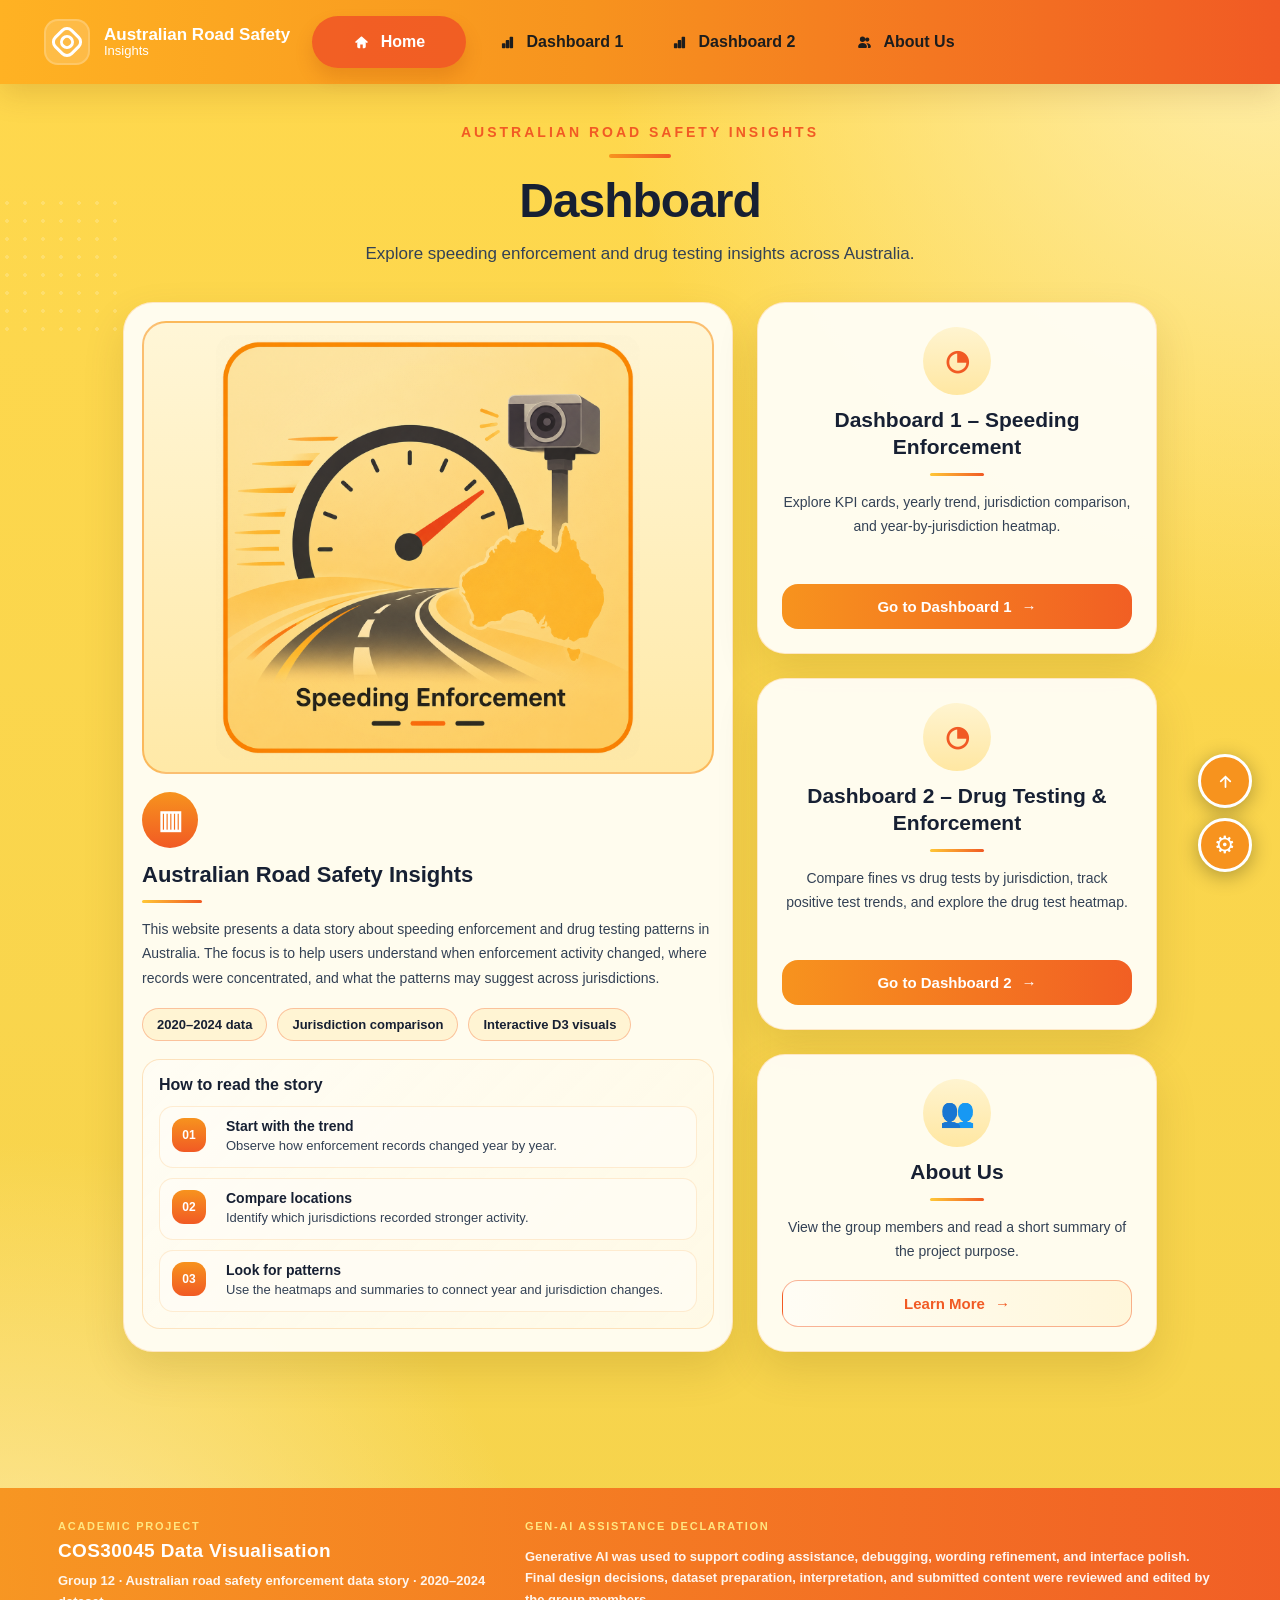
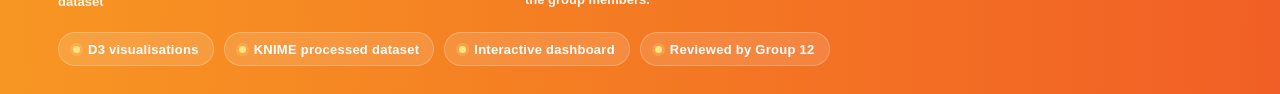
==== index.html @ 7534c3d4 "Small Update on Gen-AI footer wording" ====
<!DOCTYPE html>
<html lang="en">
<head>
  <meta charset="UTF-8">
  <meta name="viewport" content="width=device-width, initial-scale=1.0">
  <title>Australian Road Safety Insights</title>
  <link rel="stylesheet" href="css/style.css">
  <script src="https://d3js.org/d3.v7.min.js"></script>
</head>
<body>
  <header class="site-header">
    <nav class="nav-links" aria-label="Main navigation">
      <a href="home.html" class="site-brand" aria-label="Go to home page">
        <span class="brand-mark" aria-hidden="true"></span>
        <span class="brand-copy">
          <strong>Australian Road Safety</strong>
          <small>Insights</small>
        </span>
      </a>

      <div class="nav-menu">
        <a href="home.html">
          <span class="nav-icon nav-home-icon" aria-hidden="true"></span>
          <span class="nav-label">Home</span>
        </a>
        <a href="dashboard1.html">
          <span class="nav-icon nav-dashboard-icon" aria-hidden="true"></span>
          <span class="nav-label">Dashboard 1</span>
        </a>
        <a href="dashboard2.html">
          <span class="nav-icon nav-dashboard-icon" aria-hidden="true"></span>
          <span class="nav-label">Dashboard 2</span>
        </a>
        <a href="about_us.html">
          <span class="nav-icon nav-about-icon" aria-hidden="true"></span>
          <span class="nav-label">About Us</span>
        </a>
      </div>

      <div class="nav-spacer" aria-hidden="true"></div>
    </nav>
  </header>

  <!-- Single-page application placeholder.
       js/script.js fetches section.page from each HTML fragment and injects it here. -->
  <main>
    <section id="content-container"></section>
  </main>

  <footer class="bottom-site-footer academic-footer" aria-label="Website footer">
    <div class="footer-academic-main">
      <div class="footer-course-block">
        <span class="footer-kicker">Academic project</span>
        <strong>COS30045 Data Visualisation</strong>
        <p>Group 12 · Australian road safety enforcement data story · 2020–2024 dataset</p>
      </div>

      <div class="footer-declaration-block">
        <span class="footer-kicker">Gen-AI assistance declaration</span>
        <p>
          Generative AI was used to support coding assistance, debugging, wording refinement, and interface polish.
          Final design decisions, dataset preparation, interpretation, and submitted content were reviewed and edited by the group members.
        </p>
      </div>
    </div>

    <div class="footer-node-row academic-node-row" aria-label="Project details">
      <span class="footer-node">D3 visualisations</span>
      <span class="footer-node">KNIME processed dataset</span>
      <span class="footer-node">Interactive dashboard</span>
      <span class="footer-node">Reviewed by Group 12</span>
    </div>
  </footer>

<div class="floating-actions" aria-label="Quick navigation">
    <a href="home.html" class="float-action floating-home" aria-label="Back to homepage" data-tooltip="Back to homepage">
      <span class="float-icon" aria-hidden="true"></span>
    </a>
    <button type="button" class="float-action floating-top" aria-label="Back to top" data-tooltip="Back to top">
      <span class="float-icon" aria-hidden="true"></span>
    </button>
  </div>

  <!-- Load D3 utilities first, then shared data loader, then page renderers, then SPA router -->
  <script src="js/load_data.js"></script>
  <script src="js/dashboard1.js"></script>
  <script src="js/d1_tooltips.js"></script>
  <script src="js/d1_lineChart.js"></script>
  <script src="js/d1_lollipopChart.js"></script>
  <script src="js/d1_heatmap.js"></script>
  <script src="js/dashboard2.js"></script>
  <script src="js/d2_tooltips.js"></script>
  <script src="js/d2_groupedBar.js"></script>
  <script src="js/d2_areaChart.js"></script>
  <script src="js/d2_heatmap.js"></script>
  <script src="js/accessibility.js"></script>
  <script src="js/script.js?v=2 "></script>
</body>
</html>
---- css/style.css ----
/* ==========================================================
   Australian Road Safety Insights
   Clean stylesheet for the SPA, dashboard, and accessibility controls
   ========================================================== */

:root {
  --yellow: #FFD84D;
  --gold: #FFC736;
  --orange: #F7931E;
  --orange-deep: #F15A24;
  --cream: #FFFDF5;
  --cream-soft: #FFF3D1;
  --ink: #172033;
  --text: #334155;
  --muted: #64748B;
  --shadow: 0 18px 42px rgba(102, 69, 0, 0.14);
  --shadow-soft: 0 10px 24px rgba(102, 69, 0, 0.10);
  --radius-lg: 28px;
  --radius-md: 18px;
}

* {
  box-sizing: border-box;
}

html {
  scroll-behavior: smooth;
}

body {
  margin: 0;
  min-height: 100vh;
  font-family: Arial, Helvetica, sans-serif;
  color: var(--ink);
  background:
    radial-gradient(circle at top right, rgba(255, 243, 189, 0.85), rgba(255, 216, 77, 0) 32%),
    radial-gradient(circle at bottom left, rgba(255, 235, 170, 0.95), rgba(255, 216, 77, 0) 26%),
    linear-gradient(180deg, var(--yellow) 0%, #F5D34C 100%);
}

a {
  color: inherit;
}

/* ==========================================================
   Header and navigation
   ========================================================== */

.site-header {
  position: sticky;
  top: 0;
  z-index: 1000;
  background: linear-gradient(90deg, #FFB223 0%, var(--orange) 46%, var(--orange-deep) 100%);
  box-shadow: 0 10px 30px rgba(118, 62, 0, 0.17);
}

.nav-links {
  max-width: 1400px;
  margin: 0 auto;
  padding: 14px 44px;
  display: grid;
  grid-template-columns: minmax(250px, 1fr) auto minmax(250px, 1fr);
  align-items: center;
  gap: 18px;
}

.site-brand {
  justify-self: start;
  min-width: 250px;
  display: inline-flex;
  align-items: center;
  gap: 14px;
  color: #fff;
  text-decoration: none;
}

.brand-mark {
  position: relative;
  width: 46px;
  height: 46px;
  border-radius: 14px;
  background: rgba(255, 255, 255, 0.16);
  box-shadow: inset 0 0 0 2px rgba(255, 255, 255, 0.18);
}

.brand-mark::before,
.brand-mark::after {
  content: "";
  position: absolute;
  border: 3px solid #fff;
  border-radius: 8px;
  transform: rotate(45deg);
}

.brand-mark::before {
  inset: 10px;
}

.brand-mark::after {
  inset: 16px;
}

.brand-copy {
  display: grid;
  line-height: 1.05;
}

.brand-copy strong {
  font-size: 17px;
  font-weight: 800;
}

.brand-copy small {
  font-size: 13px;
}

.nav-menu {
  justify-self: center;
  height: 56px;
  display: flex;
  align-items: center;
  gap: 18px;
}

.nav-menu a {
  width: 154px;
  height: 52px;
  border-radius: 999px;
  display: flex;
  align-items: center;
  justify-content: center;
  gap: 10px;
  text-decoration: none;
  font-size: 16px;
  font-weight: 800;
  color: #1d1d1d;
  transition: background 0.2s ease, color 0.2s ease, box-shadow 0.2s ease;
}

.nav-menu a:hover,
.nav-menu a.active {
  color: #fff;
  background: rgba(241, 90, 36, 0.92);
  box-shadow: 0 10px 18px rgba(163, 55, 0, 0.18);
}

.nav-icon {
  width: 18px;
  height: 18px;
  display: block;
  background: currentColor;
  -webkit-mask-position: center;
  mask-position: center;
  -webkit-mask-repeat: no-repeat;
  mask-repeat: no-repeat;
  -webkit-mask-size: 17px 17px;
  mask-size: 17px 17px;
}

.nav-home-icon {
  -webkit-mask-image: url("data:image/svg+xml,%3Csvg viewBox='0 0 24 24' xmlns='http://www.w3.org/2000/svg'%3E%3Cpath fill='black' d='M12 3.4c.34 0 .67.12.93.35l7.55 6.72a1.15 1.15 0 0 1-1.53 1.72l-.95-.85V18a2.05 2.05 0 0 1-2.05 2.05h-2.2V14.7h-3.5v5.35h-2.2A2.05 2.05 0 0 1 6 18v-6.66l-.95.85a1.15 1.15 0 1 1-1.53-1.72l7.55-6.72c.26-.23.59-.35.93-.35Z'/%3E%3C/svg%3E");
  mask-image: url("data:image/svg+xml,%3Csvg viewBox='0 0 24 24' xmlns='http://www.w3.org/2000/svg'%3E%3Cpath fill='black' d='M12 3.4c.34 0 .67.12.93.35l7.55 6.72a1.15 1.15 0 0 1-1.53 1.72l-.95-.85V18a2.05 2.05 0 0 1-2.05 2.05h-2.2V14.7h-3.5v5.35h-2.2A2.05 2.05 0 0 1 6 18v-6.66l-.95.85a1.15 1.15 0 1 1-1.53-1.72l7.55-6.72c.26-.23.59-.35.93-.35Z'/%3E%3C/svg%3E");
}

.nav-dashboard-icon {
  -webkit-mask-image: url("data:image/svg+xml,%3Csvg viewBox='0 0 24 24' xmlns='http://www.w3.org/2000/svg'%3E%3Cpath fill='black' d='M5.2 13.1h2.7c.65 0 1.1.45 1.1 1.1v4.7c0 .65-.45 1.1-1.1 1.1H5.2c-.65 0-1.1-.45-1.1-1.1v-4.7c0-.65.45-1.1 1.1-1.1Zm5.45-4.8h2.7c.65 0 1.1.45 1.1 1.1v9.5c0 .65-.45 1.1-1.1 1.1h-2.7c-.65 0-1.1-.45-1.1-1.1V9.4c0-.65.45-1.1 1.1-1.1Zm5.45-4.3h2.7c.65 0 1.1.45 1.1 1.1v13.8c0 .65-.45 1.1-1.1 1.1h-2.7c-.65 0-1.1-.45-1.1-1.1V5.1c0-.65.45-1.1 1.1-1.1Z'/%3E%3C/svg%3E");
  mask-image: url("data:image/svg+xml,%3Csvg viewBox='0 0 24 24' xmlns='http://www.w3.org/2000/svg'%3E%3Cpath fill='black' d='M5.2 13.1h2.7c.65 0 1.1.45 1.1 1.1v4.7c0 .65-.45 1.1-1.1 1.1H5.2c-.65 0-1.1-.45-1.1-1.1v-4.7c0-.65.45-1.1 1.1-1.1Zm5.45-4.8h2.7c.65 0 1.1.45 1.1 1.1v9.5c0 .65-.45 1.1-1.1 1.1h-2.7c-.65 0-1.1-.45-1.1-1.1V9.4c0-.65.45-1.1 1.1-1.1Zm5.45-4.3h2.7c.65 0 1.1.45 1.1 1.1v13.8c0 .65-.45 1.1-1.1 1.1h-2.7c-.65 0-1.1-.45-1.1-1.1V5.1c0-.65.45-1.1 1.1-1.1Z'/%3E%3C/svg%3E");
}

.nav-about-icon {
  -webkit-mask-image: url("data:image/svg+xml,%3Csvg viewBox='0 0 24 24' xmlns='http://www.w3.org/2000/svg'%3E%3Cpath fill='black' d='M9.2 11.2a3.75 3.75 0 1 0 0-7.5 3.75 3.75 0 0 0 0 7.5Zm6.65-.3a3.05 3.05 0 1 0 0-6.1 3.05 3.05 0 0 0 0 6.1ZM9.2 12.85c-3.6 0-6.2 2.1-6.2 5.05 0 1.1.75 1.85 1.85 1.85h8.7c1.1 0 1.85-.75 1.85-1.85 0-2.95-2.6-5.05-6.2-5.05Zm6.65.35c-.45 0-.85.04-1.25.12 1.55 1.05 2.5 2.62 2.5 4.58 0 .7-.18 1.34-.52 1.85h2.75c1.02 0 1.67-.66 1.67-1.62 0-2.78-2.16-4.93-5.15-4.93Z'/%3E%3C/svg%3E");
  mask-image: url("data:image/svg+xml,%3Csvg viewBox='0 0 24 24' xmlns='http://www.w3.org/2000/svg'%3E%3Cpath fill='black' d='M9.2 11.2a3.75 3.75 0 1 0 0-7.5 3.75 3.75 0 0 0 0 7.5Zm6.65-.3a3.05 3.05 0 1 0 0-6.1 3.05 3.05 0 0 0 0 6.1ZM9.2 12.85c-3.6 0-6.2 2.1-6.2 5.05 0 1.1.75 1.85 1.85 1.85h8.7c1.1 0 1.85-.75 1.85-1.85 0-2.95-2.6-5.05-6.2-5.05Zm6.65.35c-.45 0-.85.04-1.25.12 1.55 1.05 2.5 2.62 2.5 4.58 0 .7-.18 1.34-.52 1.85h2.75c1.02 0 1.67-.66 1.67-1.62 0-2.78-2.16-4.93-5.15-4.93Z'/%3E%3C/svg%3E");
}

.nav-spacer {
  width: 250px;
  justify-self: end;
}

/* ==========================================================
   Shared page layout
   ========================================================== */

.page {
  width: min(100%, 1220px);
  margin: 0 auto;
  padding: 40px 32px 92px;
  position: relative;
}

.page::before {
  content: "";
  position: absolute;
  left: -50px;
  top: 110px;
  width: 150px;
  height: 150px;
  opacity: 0.18;
  pointer-events: none;
  background-image: radial-gradient(circle, #fff 1.8px, transparent 1.8px);
  background-size: 18px 18px;
}

.page-heading {
  text-align: center;
  margin-bottom: 34px;
}

.section-kicker {
  margin: 0 0 14px;
  color: var(--orange-deep);
  font-size: 14px;
  font-weight: 900;
  letter-spacing: 3px;
  text-transform: uppercase;
}

.heading-rule {
  display: block;
  width: 62px;
  height: 4px;
  margin: 0 auto 18px;
  border-radius: 999px;
  background: linear-gradient(90deg, var(--orange), var(--orange-deep));
}

.page-heading h1 {
  margin: 0;
  color: var(--ink);
  font-size: clamp(48px, 7vw, 42px);
  font-weight: 900;
  line-height: 1.05;
  letter-spacing: -1px;
}

.section-subtitle {
  max-width: 820px;
  margin: 14px auto 0;
  color: var(--text);
  font-size: 17px;
  line-height: 1.65;
}

/* ==========================================================
   Home page
   ========================================================== */

.home-showcase-grid {
  max-width: 1120px;
  margin: 0 auto;
  display: grid;
  grid-template-columns: minmax(0, 610px) minmax(360px, 400px);
  gap: 24px;
  align-items: stretch;
  justify-content: center;
}

.feature-panel,
.premium-link-card,
.about-us-member,
.mission-panel,
.filter-panel,
.kpi-card,
.story-chart-card,
.story-summary,
.data-note {
  background: rgba(255, 253, 245, 0.96);
  border: 1px solid rgba(247, 147, 30, 0.20);
  box-shadow: var(--shadow);
}

.feature-panel {
  min-height: 540px;
  padding: 18px 18px 22px;
  border-radius: 30px;
}

.feature-image-shell {
  min-height: 220px;
  padding: 12px;
  border: 2px solid rgba(247, 147, 30, 0.55);
  border-radius: 24px;
  overflow: hidden;
  background:
    radial-gradient(circle at 50% 50%, rgba(255, 255, 255, 0.38), transparent 58%),
    linear-gradient(180deg, #FFF6D7, #FFE9A7);
  display: flex;
  align-items: center;
  justify-content: center;
}

.home-image {
  display: block;
  width: min(78%, 430px);
  aspect-ratio: 1 / 1;
  object-fit: contain;
  object-position: center;
  border-radius: 18px;
  mix-blend-mode: multiply;
}

.feature-copy-panel {
  margin-top: 18px;
}

.feature-copy-panel h2,
.premium-link-card h3,
.about-us-member h2,
.mission-copy h2 {
  margin: 0;
  color: var(--ink);
}

.feature-copy-panel h2 {
  margin-bottom: 10px;
  font-size: 22px;
}

.feature-copy-panel h2::after,
.mission-copy h2::after {
  content: "";
  display: block;
  width: 60px;
  height: 3px;
  margin-top: 12px;
  border-radius: 999px;
  background: linear-gradient(90deg, var(--gold), var(--orange-deep));
}

.feature-copy-panel p,
.premium-link-card p,
.about-us-member p,
.mission-copy p {
  color: var(--text);
  line-height: 1.75;
}

.feature-copy-panel p {
  font-size: 14px;
}

.feature-mini-badge,
.link-card-icon,
.kpi-icon,
.summary-icon,
.mission-icon {
  display: grid;
  place-items: center;
  border-radius: 50%;
}

.feature-mini-badge {
  width: 56px;
  height: 56px;
  margin-bottom: 14px;
  color: #fff;
  background: linear-gradient(180deg, var(--orange), var(--orange-deep));
}

.home-card-stack {
  display: grid;
  grid-template-rows: 1fr 1fr;
  gap: 24px;
}

.premium-link-card {
  min-height: 258px;
  padding: 24px;
  border-radius: 28px;
  display: flex;
  flex-direction: column;
  align-items: center;
  text-align: center;
  text-decoration: none;
  transition: transform 0.2s ease, box-shadow 0.2s ease;
}

.premium-link-card:hover {
  transform: translateY(-4px);
  box-shadow: 0 22px 44px rgba(102, 69, 0, 0.18);
}

.link-card-icon {
  width: 68px;
  height: 68px;
  margin-bottom: 12px;
  color: var(--orange-deep);
  background: linear-gradient(180deg, #FFF4D0, #FFE7A2);
}

.premium-link-card h3 {
  font-size: 21px;
  line-height: 1.28;
}

.preview-card-rule {
  width: 54px;
  height: 3px;
  margin: 12px auto 14px;
  border-radius: 999px;
  background: linear-gradient(90deg, var(--gold), var(--orange-deep));
}

.premium-link-card p {
  margin: 0 0 16px;
  font-size: 14px;
}

.link-card-button {
  width: 100%;
  margin-top: auto;
  padding: 14px 18px;
  border-radius: 16px;
  display: inline-flex;
  justify-content: center;
  gap: 10px;
  color: #fff;
  background: linear-gradient(90deg, var(--orange), var(--orange-deep));
  font-size: 15px;
  font-weight: 800;
}

.ghost-button {
  color: var(--orange-deep);
  background: transparent;
  border: 1px solid rgba(241, 90, 36, 0.55);
}

/* Homepage card icons use CSS masks for consistent UI style. */
.ui-icon {
  width: 30px;
  height: 30px;
  display: block;
  color: currentColor;
  background: currentColor;
  -webkit-mask-position: center;
  mask-position: center;
  -webkit-mask-repeat: no-repeat;
  mask-repeat: no-repeat;
  -webkit-mask-size: 28px 28px;
  mask-size: 28px 28px;
}

.link-card-icon .ui-icon {
  width: 34px;
  height: 34px;
  -webkit-mask-size: 31px 31px;
  mask-size: 31px 31px;
}

.ui-icon-insights {
  -webkit-mask-image: url("data:image/svg+xml,%3Csvg viewBox='0 0 24 24' xmlns='http://www.w3.org/2000/svg'%3E%3Cpath fill='black' d='M4.5 19.5h15a1 1 0 1 1 0 2h-16a1 1 0 0 1-1-1v-16a1 1 0 1 1 2 0v15Zm2.2-7.1c0-.66.54-1.2 1.2-1.2h1.5c.66 0 1.2.54 1.2 1.2v4.9H6.7v-4.9Zm5.2-4.8c0-.66.54-1.2 1.2-1.2h1.5c.66 0 1.2.54 1.2 1.2v9.7h-3.9V7.6Zm5.2 2.8c0-.66.54-1.2 1.2-1.2h1.5c.66 0 1.2.54 1.2 1.2v6.9h-3.9v-6.9Z'/%3E%3C/svg%3E");
  mask-image: url("data:image/svg+xml,%3Csvg viewBox='0 0 24 24' xmlns='http://www.w3.org/2000/svg'%3E%3Cpath fill='black' d='M4.5 19.5h15a1 1 0 1 1 0 2h-16a1 1 0 0 1-1-1v-16a1 1 0 1 1 2 0v15Zm2.2-7.1c0-.66.54-1.2 1.2-1.2h1.5c.66 0 1.2.54 1.2 1.2v4.9H6.7v-4.9Zm5.2-4.8c0-.66.54-1.2 1.2-1.2h1.5c.66 0 1.2.54 1.2 1.2v9.7h-3.9V7.6Zm5.2 2.8c0-.66.54-1.2 1.2-1.2h1.5c.66 0 1.2.54 1.2 1.2v6.9h-3.9v-6.9Z'/%3E%3C/svg%3E");
}

.ui-icon-dashboard {
  -webkit-mask-image: url("data:image/svg+xml,%3Csvg viewBox='0 0 24 24' xmlns='http://www.w3.org/2000/svg'%3E%3Cpath fill='black' d='M12 4a10 10 0 0 1 10 10c0 2-.58 3.86-1.58 5.42A1.3 1.3 0 0 1 19.32 20H4.68a1.3 1.3 0 0 1-1.1-.58A9.95 9.95 0 0 1 2 14 10 10 0 0 1 12 4Zm0 2.4A7.6 7.6 0 0 0 4.4 14c0 1.23.3 2.38.82 3.4h13.56A7.52 7.52 0 0 0 19.6 14 7.6 7.6 0 0 0 12 6.4Zm4.55 3.45a1 1 0 0 1 .08 1.42l-2.98 3.33a2.05 2.05 0 1 1-1.55-1.35l3.04-3.4a1 1 0 0 1 1.41 0Z'/%3E%3C/svg%3E");
  mask-image: url("data:image/svg+xml,%3Csvg viewBox='0 0 24 24' xmlns='http://www.w3.org/2000/svg'%3E%3Cpath fill='black' d='M12 4a10 10 0 0 1 10 10c0 2-.58 3.86-1.58 5.42A1.3 1.3 0 0 1 19.32 20H4.68a1.3 1.3 0 0 1-1.1-.58A9.95 9.95 0 0 1 2 14 10 10 0 0 1 12 4Zm0 2.4A7.6 7.6 0 0 0 4.4 14c0 1.23.3 2.38.82 3.4h13.56A7.52 7.52 0 0 0 19.6 14 7.6 7.6 0 0 0 12 6.4Zm4.55 3.45a1 1 0 0 1 .08 1.42l-2.98 3.33a2.05 2.05 0 1 1-1.55-1.35l3.04-3.4a1 1 0 0 1 1.41 0Z'/%3E%3C/svg%3E");
}

.ui-icon-team {
  -webkit-mask-image: url("data:image/svg+xml,%3Csvg viewBox='0 0 24 24' xmlns='http://www.w3.org/2000/svg'%3E%3Cpath fill='black' d='M9.2 11.2a3.75 3.75 0 1 0 0-7.5 3.75 3.75 0 0 0 0 7.5Zm6.65-.3a3.05 3.05 0 1 0 0-6.1 3.05 3.05 0 0 0 0 6.1ZM9.2 12.85c-3.6 0-6.2 2.1-6.2 5.05 0 1.1.75 1.85 1.85 1.85h8.7c1.1 0 1.85-.75 1.85-1.85 0-2.95-2.6-5.05-6.2-5.05Zm6.65.35c-.45 0-.85.04-1.25.12 1.55 1.05 2.5 2.62 2.5 4.58 0 .7-.18 1.34-.52 1.85h2.75c1.02 0 1.67-.66 1.67-1.62 0-2.78-2.16-4.93-5.15-4.93Z'/%3E%3C/svg%3E");
  mask-image: url("data:image/svg+xml,%3Csvg viewBox='0 0 24 24' xmlns='http://www.w3.org/2000/svg'%3E%3Cpath fill='black' d='M9.2 11.2a3.75 3.75 0 1 0 0-7.5 3.75 3.75 0 0 0 0 7.5Zm6.65-.3a3.05 3.05 0 1 0 0-6.1 3.05 3.05 0 0 0 0 6.1ZM9.2 12.85c-3.6 0-6.2 2.1-6.2 5.05 0 1.1.75 1.85 1.85 1.85h8.7c1.1 0 1.85-.75 1.85-1.85 0-2.95-2.6-5.05-6.2-5.05Zm6.65.35c-.45 0-.85.04-1.25.12 1.55 1.05 2.5 2.62 2.5 4.58 0 .7-.18 1.34-.52 1.85h2.75c1.02 0 1.67-.66 1.67-1.62 0-2.78-2.16-4.93-5.15-4.93Z'/%3E%3C/svg%3E");
}

/* ==========================================================
   Dashboard page
   ========================================================== */

.story-dashboard {
  max-width: 1180px;
  margin: 0 auto;
}

.dashboard-heading h1 {
  max-width: 1050px;
  margin-left: auto;
  margin-right: auto;
}

.filter-panel {
  margin-bottom: 20px;
  padding: 20px 22px;
  border-radius: 26px;
  display: grid;
  grid-template-columns: 1fr 1fr 1.32fr auto;
  gap: 14px;
  align-items: end;
}

.filter-panel label {
  display: grid;
  gap: 8px;
}

.filter-panel span {
  color: #475569;
  font-size: 13px;
  font-weight: 800;
  letter-spacing: 0.3px;
}

.filter-panel select {
  width: 100%;
  padding: 12px 14px;
  border: 1px solid #CBD5E1;
  border-radius: 10px;
  background: #fff;
  font-size: 15px;
}

#resetFilters, #d2ResetFilters {
  padding: 12px 18px;
  border: 2px solid var(--orange-deep);
  border-radius: 10px;
  color: var(--orange-deep);
  background: #fff;
  font-weight: 900;
  cursor: pointer;
}

.kpi-grid {
  margin-bottom: 20px;
  display: grid;
  grid-template-columns: repeat(4, 1fr);
  gap: 14px;
}

.kpi-card {
  min-height: 118px;
  padding: 20px 18px;
  border-radius: 26px;
  border-top: 5px solid rgba(247, 147, 30, 0.78);
  display: grid;
  grid-template-columns: 58px 1fr;
  align-items: center;
  gap: 14px;
}

.kpi-icon {
  width: 46px;
  height: 46px;
  color: var(--orange-deep);
  background: #FFECC2;
  border: 1px solid rgba(247, 147, 30, 0.35);
}

.kpi-card p {
  margin: 0 0 6px;
  color: #475569;
  font-size: 12px;
  font-weight: 900;
  letter-spacing: 2px;
  text-transform: uppercase;
}

.kpi-card h2 {
  margin: 0;
  font-size: 30px;
  line-height: 1;
  letter-spacing: 1.5px;
}

.kpi-card span {
  display: inline-block;
  margin-top: 8px;
  font-size: 13px;
}

.chart-grid {
  display: grid;
  grid-template-columns: 1fr 1fr;
  gap: 14px;
}

.story-chart-card {
  margin-bottom: 20px;
  padding: 20px;
  border-radius: 26px;
  overflow: visible;
}

.chart-heading {
  display: flex;
  justify-content: space-between;
  gap: 16px;
  margin-bottom: 14px;
}

.chart-heading h2 {
  margin: 0 0 6px;
  font-size: 21px;
}

.chart-heading p {
  margin: 0;
  color: var(--text);
  font-size: 14px;
}

.info-dot {
  width: 32px;
  height: 32px;
  border: 1px solid rgba(23, 32, 51, 0.22);
  border-radius: 50%;
  background: #fff;
  box-shadow: 0 4px 10px rgba(0, 0, 0, 0.06);
  font-weight: 900;
  cursor: pointer;
}

.story-chart-card svg {
  width: 100%;
  height: auto;
  overflow: visible;
}

.axis text {
  fill: #111827;
  font-size: 11px;
}

.axis line,
.axis path {
  stroke: #CBD5E1;
}

.grid line {
  stroke: #E9DFC1;
  stroke-dasharray: 3 3;
}

.chart-title-label {
  fill: #111827;
  font-size: 12px;
  font-weight: 800;
}

.insight-box {
  margin-top: 14px;
  padding: 16px 18px;
  border-radius: 14px;
  display: flex;
  gap: 14px;
  align-items: center;
  color: var(--orange-deep);
  background: var(--cream-soft);
  font-weight: 900;
}

.insight-box p {
  margin: 0;
}

.heatmap-card {
  overflow-x: auto;
}

.fine-trend-heatmap-svg {
  width: 100%;
  overflow-x: auto;
  padding-bottom: 8px;
}

.drug-outcome-style-heatmap {
  width: 100%;
  min-width: 760px;
  display: block;
  background: transparent;
}

.heatmap-empty {
  padding: 24px;
  color: var(--muted);
  text-align: center;
}

.story-summary,
.data-note {
  margin-top: 20px;
  padding: 24px;
  border-radius: 26px;
}

.summary-title {
  display: flex;
  gap: 16px;
  align-items: center;
}

.summary-icon,
.mission-icon {
  width: 54px;
  height: 54px;
  background: linear-gradient(180deg, #FFF4D0, #FFE7A2);
}

.story-summary h2,
.story-summary p,
.data-note p {
  margin: 0;
}

.story-summary ol {
  margin: 18px 0 0;
  color: var(--text);
  line-height: 1.8;
}

.data-note {
  color: var(--text);
  line-height: 1.65;
}

/* ==========================================================
   About page
   ========================================================== */

.about-us-content {
  max-width: 980px;
  margin: 0 auto;
  display: flex;
  justify-content: center;
  gap: 36px;
  flex-wrap: wrap;
}

.about-us-member {
  width: min(100%, 440px);
  padding: 30px 34px 34px;
  border-radius: 30px;
  text-align: center;
}

.member-frame {
  width: 230px;
  height: 230px;
  margin: 0 auto 18px;
  padding: 10px;
  border-radius: 50%;
  background: linear-gradient(180deg, #FFF7DB, #FFF0C0);
  box-shadow: inset 0 0 0 2px rgba(247, 147, 30, 0.18);
}

.team-member-image {
  width: 100%;
  height: 100%;
  border-radius: 50%;
  object-fit: cover;
}

.member-divider {
  width: 68px;
  height: 3px;
  margin: 0 auto 14px;
  border-radius: 999px;
  background: linear-gradient(90deg, var(--gold), var(--orange-deep));
}

.about-us-member h2 {
  margin-bottom: 16px;
  font-size: 24px;
}

.about-us-member p {
  margin: 0;
  font-size: 16px;
}

.mission-panel {
  max-width: 1080px;
  margin: 42px auto 0;
  padding: 30px 34px;
  border-radius: 32px;
  display: grid;
  grid-template-columns: 180px 1fr;
  gap: 28px;
  align-items: center;
}

.mission-icon-wrap {
  display: grid;
  justify-items: center;
  gap: 10px;
  padding-right: 10px;
  border-right: 1px solid rgba(247, 147, 30, 0.26);
}

.mission-icon {
  width: 124px;
  height: 124px;
  font-size: 54px;
}

.mission-dots {
  display: inline-flex;
  gap: 9px;
}

.mission-dots span {
  width: 10px;
  height: 10px;
  border-radius: 50%;
  background: linear-gradient(180deg, var(--orange), var(--orange-deep));
}

.mission-copy h2 {
  margin-bottom: 16px;
  font-size: 28px;
}

.mission-copy p {
  margin: 0;
  font-size: 18px;
}

/* ==========================================================
   Tooltips and floating controls
   ========================================================== */

.chart-tooltip {
  position: fixed;
  z-index: 10000;
  pointer-events: none;
  opacity: 0;
  transform: translate(14px, -50%);
  padding: 10px 13px;
  border-radius: 10px;
  color: #fff;
  background: rgba(17, 24, 39, 0.96);
  box-shadow: 0 12px 28px rgba(0, 0, 0, .22);
  font-size: 13px;
  font-weight: 800;
  line-height: 1.35;
}

.floating-actions {
  position: fixed;
  right: 28px;
  bottom: 92px;
  z-index: 9400;
  width: 54px;
  display: grid;
  grid-template-columns: 54px;
  grid-auto-rows: 54px;
  row-gap: 10px;
  justify-items: center;
  align-items: center;
}

.float-action {
  position: relative;
  width: 54px;
  height: 54px;
  border: 3px solid #fff;
  border-radius: 50%;
  display: grid;
  place-items: center;
  color: #fff;
  background: var(--orange);
  box-shadow: 0 4px 20px rgba(0, 0, 0, .30);
  cursor: pointer;
  text-decoration: none;
  transition: background .2s ease, transform .2s ease, box-shadow .2s ease;
}

.float-action:hover,
.float-action:focus-visible {
  background: #d97a0f;
  transform: scale(1.08);
  outline: none;
}

.float-action .float-icon {
  width: 22px;
  height: 22px;
  display: block;
  background: currentColor;
  -webkit-mask-position: center;
  mask-position: center;
  -webkit-mask-repeat: no-repeat;
  mask-repeat: no-repeat;
}

.floating-home {
  position: fixed;
  top: 116px;
  right: 64px;
  color: #111827;
  background: var(--cream);
  border: 0;
  border-radius: 14px;
  box-shadow: 0 8px 22px rgba(0, 0, 0, 0.16);
}

.floating-home .float-icon {
  -webkit-mask-size: 18px 18px;
  mask-size: 18px 18px;
  -webkit-mask-image: url("data:image/svg+xml,%3Csvg viewBox='0 0 24 24' xmlns='http://www.w3.org/2000/svg'%3E%3Cpath fill='black' d='M12 3.4c.34 0 .67.12.93.35l7.55 6.72a1.15 1.15 0 0 1-1.53 1.72l-.95-.85V18a2.05 2.05 0 0 1-2.05 2.05h-2.2V14.7h-3.5v5.35h-2.2A2.05 2.05 0 0 1 6 18v-6.66l-.95.85a1.15 1.15 0 1 1-1.53-1.72l7.55-6.72c.26-.23.59-.35.93-.35Z'/%3E%3C/svg%3E");
  mask-image: url("data:image/svg+xml,%3Csvg viewBox='0 0 24 24' xmlns='http://www.w3.org/2000/svg'%3E%3Cpath fill='black' d='M12 3.4c.34 0 .67.12.93.35l7.55 6.72a1.15 1.15 0 0 1-1.53 1.72l-.95-.85V18a2.05 2.05 0 0 1-2.05 2.05h-2.2V14.7h-3.5v5.35h-2.2A2.05 2.05 0 0 1 6 18v-6.66l-.95.85a1.15 1.15 0 1 1-1.53-1.72l7.55-6.72c.26-.23.59-.35.93-.35Z'/%3E%3C/svg%3E");
}

.floating-top .float-icon {
  -webkit-mask-size: 18px 18px;
  mask-size: 18px 18px;
  -webkit-mask-image: url("data:image/svg+xml,%3Csvg viewBox='0 0 24 24' xmlns='http://www.w3.org/2000/svg'%3E%3Cpath fill='black' d='M12 4.25 19.5 11.75c.32.32.1.88-.35.88H15.2v6.62c0 .42-.33.75-.75.75h-4.9a.74.74 0 0 1-.75-.75v-6.62H4.85c-.45 0-.67-.56-.35-.88L12 4.25Z'/%3E%3C/svg%3E");
  mask-image: url("data:image/svg+xml,%3Csvg viewBox='0 0 24 24' xmlns='http://www.w3.org/2000/svg'%3E%3Cpath fill='black' d='M12 4.25 19.5 11.75c.32.32.1.88-.35.88H15.2v6.62c0 .42-.33.75-.75.75h-4.9a.74.74 0 0 1-.75-.75v-6.62H4.85c-.45 0-.67-.56-.35-.88L12 4.25Z'/%3E%3C/svg%3E");
}

.float-action::after,
#a11y-open::after {
  content: attr(data-tooltip);
  position: absolute;
  right: calc(100% + 14px);
  top: 50%;
  transform: translateY(-50%) translateX(6px);
  opacity: 0;
  pointer-events: none;
  white-space: nowrap;
  padding: 10px 13px;
  border-radius: 10px;
  color: #fff;
  background: rgba(17, 24, 39, 0.96);
  box-shadow: 0 12px 28px rgba(0, 0, 0, .22);
  font-size: 13px;
  font-weight: 800;
  line-height: 1.35;
  transition: opacity .18s ease, transform .18s ease;
}

.float-action:hover::after,
.float-action:focus-visible::after,
#a11y-open:hover::after,
#a11y-open:focus-visible::after {
  opacity: 1;
  transform: translateY(-50%) translateX(0);
}

/* Keep the accessibility widget consistent with the quick controls. */
#a11y-fab {
  right: 28px !important;
  bottom: 28px !important;
}

#a11y-open {
  width: 54px !important;
  height: 54px !important;
  border: 3px solid #fff !important;
  border-radius: 50% !important;
  background: var(--orange) !important;
  color: #fff !important;
  box-shadow: 0 4px 20px rgba(0, 0, 0, .30) !important;
}

#a11y-open::after {
  content: "Accessibility settings";
}

#a11y-open.open::after {
  display: none;
}

/* ==========================================================
   Responsive layout
   ========================================================== */

@media (max-width: 1100px) {
  .nav-links {
    grid-template-columns: 1fr;
    justify-items: center;
  }

  .site-brand,
  .nav-spacer {
    min-width: 0;
  }

  .nav-spacer {
    display: none;
  }

  .home-showcase-grid,
  .chart-grid {
    grid-template-columns: 1fr;
  }

  .home-card-stack {
    grid-template-columns: repeat(2, minmax(0, 1fr));
    grid-template-rows: none;
  }

  .kpi-grid {
    grid-template-columns: repeat(2, 1fr);
  }

  .filter-panel {
    grid-template-columns: 1fr 1fr;
  }

  .mission-panel {
    grid-template-columns: 1fr;
    text-align: center;
  }

  .mission-icon-wrap {
    border-right: 0;
    border-bottom: 1px solid rgba(247, 147, 30, 0.26);
    padding: 0 0 22px;
  }
}

@media (max-width: 760px) {
  .nav-links {
    padding: 16px 18px;
  }

  .nav-menu {
    height: auto;
    flex-wrap: wrap;
    gap: 10px;
  }

  .nav-menu a {
    width: auto;
    min-width: 118px;
    height: 46px;
    font-size: 14px;
  }

  .page {
    padding: 28px 18px 70px;
  }

  .home-card-stack,
  .kpi-grid,
  .filter-panel {
    grid-template-columns: 1fr;
  }

  .floating-home {
    top: 110px;
    right: 16px;
  }

  .floating-actions {
    right: 16px;
    bottom: 74px;
    width: 48px;
    grid-template-columns: 48px;
    grid-auto-rows: 48px;
  }

  .float-action,
  #a11y-open {
    width: 48px !important;
    height: 48px !important;
  }

  .float-action::after,
  #a11y-open::after {
    display: none;
  }
}

@media (prefers-reduced-motion: reduce) {
  *,
  *::before,
  *::after {
    animation-duration: 0.01ms !important;
    transition-duration: 0.01ms !important;
    scroll-behavior: auto !important;
  }
}


/* ==========================================================
   Final visual bug fixes
   - Keep SVG axis titles horizontal so they stay crisp when zoomed out.
   - Align About Us heading with the same structure as the dashboard titles.
   ========================================================== */

/* Horizontal SVG axis titles avoid the distorted look caused by rotated text
   when the browser is zoomed out or rendered on different displays. */
.horizontal-axis-label {
  font-family: Arial, Helvetica, sans-serif;
  font-size: 12px;
  font-weight: 900;
  letter-spacing: 0.2px;
  text-rendering: geometricPrecision;
  dominant-baseline: middle;
  paint-order: stroke;
  stroke: rgba(255, 253, 245, 0.75);
  stroke-width: 2px;
  stroke-linejoin: round;
}

/* about_us.html uses .section-heading, while other pages use .page-heading.
   This keeps the existing HTML structure but makes both headings visually match. */
.section-heading {
  text-align: center;
  margin-bottom: 34px;
}

.section-heading h1 {
  margin: 0;
  color: var(--ink);
  font-size: clamp(48px, 7vw, 42px);
  font-weight: 900;
  line-height: 1.05;
  letter-spacing: -1px;
}

.about-heading .section-kicker {
  text-align: center;
}

.about-heading .heading-rule {
  margin-left: auto;
  margin-right: auto;
}


/* Homepage story guide added to use the left panel space without repeating the navigation cards. */
.feature-pill-row {
  display: flex;
  flex-wrap: wrap;
  gap: 10px;
  margin-top: 18px;
}

.feature-pill {
  padding: 8px 14px;
  border-radius: 999px;
  border: 1px solid rgba(241, 90, 36, 0.32);
  background: rgba(255, 243, 209, 0.92);
  color: var(--ink);
  font-size: 13px;
  font-weight: 800;
}

.story-path-panel {
  margin-top: 18px;
  padding: 16px;
  border-radius: 18px;
  border: 1px solid rgba(247, 147, 30, 0.24);
  background:
    linear-gradient(135deg, rgba(255, 255, 255, 0.36), rgba(255, 243, 209, 0.28));
}

.story-path-panel h3 {
  margin: 0 0 12px;
  color: var(--ink);
  font-size: 16px;
  font-weight: 900;
}

.story-path-list {
  display: grid;
  gap: 10px;
}

.story-path-item {
  display: grid;
  grid-template-columns: 42px 1fr;
  gap: 12px;
  align-items: start;
  padding: 11px 12px;
  border-radius: 14px;
  background: rgba(255, 253, 245, 0.72);
  border: 1px solid rgba(247, 147, 30, 0.16);
}

.story-path-number {
  width: 34px;
  height: 34px;
  border-radius: 12px;
  display: grid;
  place-items: center;
  color: #fff;
  background: linear-gradient(180deg, var(--orange), var(--orange-deep));
  font-size: 12px;
  font-weight: 900;
}

.story-path-item strong {
  display: block;
  margin-bottom: 3px;
  color: var(--ink);
  font-size: 14px;
  font-weight: 900;
}

.story-path-item p {
  margin: 0;
  color: var(--text);
  font-size: 13px;
  line-height: 1.45;
}


/* ==========================================================
   Final small UI fixes
   - Prevent html2canvas magnifier from rendering masked floating icons as black squares.
   - Add clearer info tooltip behavior and homepage card hover polish.
   - Match the About Us mission icon to the road-safety insight visual style.
   ========================================================== */

/* Use text-based floating button icons instead of CSS masks so the magnifier captures them correctly. */
.floating-home .float-icon,
.floating-top .float-icon {
  background: transparent;
  -webkit-mask-image: none;
  mask-image: none;
  -webkit-mask-size: auto;
  mask-size: auto;
  display: grid;
  place-items: center;
  line-height: 1;
}

.floating-home .float-icon::before {
  content: "⌂";
  font-size: 21px;
  font-weight: 900;
  color: currentColor;
}

.floating-top .float-icon::before {
  content: "↑";
  font-size: 22px;
  font-weight: 900;
  color: currentColor;
}

/* Keep info buttons easy to target and make their hover state more obvious. */
.info-dot {
  display: grid;
  place-items: center;
  transition: transform 0.18s ease, box-shadow 0.18s ease, border-color 0.18s ease;
}

.info-dot:hover,
.info-dot:focus-visible {
  transform: translateY(-2px);
  border-color: rgba(241, 90, 36, 0.55);
  box-shadow: 0 8px 18px rgba(102, 69, 0, 0.16);
  outline: none;
}

/* Homepage cards now feel clickable without changing their structure. */
.premium-link-card {
  position: relative;
  overflow: hidden;
}

.premium-link-card::before {
  content: "";
  position: absolute;
  inset: 0;
  border-radius: inherit;
  background: radial-gradient(circle at 50% 0%, rgba(255, 199, 54, 0.18), transparent 58%);
  opacity: 0;
  pointer-events: none;
  transition: opacity 0.22s ease;
}

.premium-link-card:hover::before,
.premium-link-card:focus-visible::before {
  opacity: 1;
}

.premium-link-card:hover .link-card-icon,
.premium-link-card:focus-visible .link-card-icon {
  transform: translateY(-4px) scale(1.04);
}

.link-card-icon {
  transition: transform 0.22s ease, box-shadow 0.22s ease;
}

.link-card-button {
  transition: transform 0.2s ease, box-shadow 0.2s ease, background 0.2s ease;
}

.premium-link-card:hover .link-card-button,
.premium-link-card:focus-visible .link-card-button {
  transform: translateY(-2px);
  box-shadow: 0 10px 22px rgba(241, 90, 36, 0.22);
}

.premium-link-card:hover .link-card-button span,
.premium-link-card:focus-visible .link-card-button span {
  transform: translateX(4px);
}

.link-card-button span {
  display: inline-block;
  transition: transform 0.2s ease;
}

.mission-icon {
  color: var(--orange-deep);
}

.mission-icon .ui-icon {
  width: 52px;
  height: 52px;
  -webkit-mask-size: 48px 48px;
  mask-size: 48px 48px;
}


/* ==========================================================
   Final tooltip and magnifier polish
   - Pure CSS floating icons render more accurately inside html2canvas magnifier.
   - Stronger homepage card hover feedback.
   ========================================================== */

.floating-home .float-icon,
.floating-top .float-icon {
  position: relative;
  width: 22px;
  height: 22px;
  background: transparent !important;
  -webkit-mask-image: none !important;
  mask-image: none !important;
  -webkit-mask-size: auto !important;
  mask-size: auto !important;
}

.floating-home .float-icon::before,
.floating-home .float-icon::after,
.floating-top .float-icon::before,
.floating-top .float-icon::after {
  content: "";
  position: absolute;
  display: block;
  box-sizing: border-box;
}

/* Draw the home icon with borders instead of font glyphs/masks, preventing black-square capture artifacts. */
.floating-home .float-icon::before {
  left: 5px;
  top: 9px;
  width: 12px;
  height: 9px;
  border: 2px solid currentColor;
  border-top: 0;
  border-radius: 1px;
}

.floating-home .float-icon::after {
  left: 4px;
  top: 4px;
  width: 14px;
  height: 14px;
  border-left: 2px solid currentColor;
  border-top: 2px solid currentColor;
  transform: rotate(45deg);
  border-radius: 1px 0 0 0;
}

/* Draw the up arrow with CSS borders for consistent magnifier capture. */
.floating-top .float-icon::before {
  left: 10px;
  top: 5px;
  width: 2px;
  height: 13px;
  background: currentColor;
  border-radius: 999px;
}

.floating-top .float-icon::after {
  left: 6px;
  top: 5px;
  width: 10px;
  height: 10px;
  border-left: 2px solid currentColor;
  border-top: 2px solid currentColor;
  transform: rotate(45deg);
  border-radius: 1px;
}

/* Stronger visual confirmation when users hover the homepage navigation cards. */
.premium-link-card:hover,
.premium-link-card:focus-visible {
  border-color: rgba(241, 90, 36, 0.55);
  background:
    radial-gradient(circle at 50% 0%, rgba(255, 199, 54, 0.28), transparent 58%),
    rgba(255, 253, 245, 0.98);
}

.premium-link-card:hover h3,
.premium-link-card:focus-visible h3 {
  color: var(--orange-deep);
}

.premium-link-card:hover .link-card-icon,
.premium-link-card:focus-visible .link-card-icon {
  color: #fff;
  background: linear-gradient(180deg, var(--orange), var(--orange-deep));
  box-shadow: 0 14px 28px rgba(241, 90, 36, 0.24);
}

.premium-link-card:hover .preview-card-rule,
.premium-link-card:focus-visible .preview-card-rule {
  width: 76px;
}

.preview-card-rule {
  transition: width 0.22s ease, background 0.22s ease;
}

.premium-link-card:hover .ghost-button,
.premium-link-card:focus-visible .ghost-button {
  color: #fff;
  border-color: transparent;
  background: linear-gradient(90deg, var(--orange), var(--orange-deep));
}


/* ==========================================================
   Homepage interaction polish
   - CSS-only animations for homepage cards, buttons, pills, and story guide.
   - No HTML structure or JavaScript logic changed.
   ========================================================== */

.premium-link-card {
  transition:
    transform 0.28s cubic-bezier(.2, .8, .2, 1),
    box-shadow 0.28s cubic-bezier(.2, .8, .2, 1),
    border-color 0.24s ease,
    background 0.24s ease;
}

.premium-link-card:hover,
.premium-link-card:focus-visible {
  transform: translateY(-7px);
  box-shadow: 0 24px 44px rgba(102, 69, 0, 0.20);
}

.premium-link-card .link-card-button {
  position: relative;
  overflow: hidden;
  border-color: rgba(241, 90, 36, 0.45);
  transition:
    transform 0.24s cubic-bezier(.2, .8, .2, 1),
    box-shadow 0.24s ease,
    color 0.24s ease,
    border-color 0.24s ease,
    background 0.24s ease;
}

.premium-link-card .link-card-button::before {
  content: "";
  position: absolute;
  inset: 0;
  background: linear-gradient(90deg, var(--orange), var(--orange-deep));
  opacity: 0;
  z-index: 0;
  transition: opacity 0.24s ease;
}

.premium-link-card .link-card-button > * ,
.premium-link-card .link-card-button {
  isolation: isolate;
}

.premium-link-card:hover .link-card-button,
.premium-link-card:focus-visible .link-card-button {
  color: #fff;
  border-color: transparent;
  transform: translateY(-3px);
  box-shadow: 0 14px 26px rgba(241, 90, 36, 0.28);
}

.premium-link-card:hover .link-card-button::before,
.premium-link-card:focus-visible .link-card-button::before {
  opacity: 1;
}

.premium-link-card:hover .link-card-button span,
.premium-link-card:focus-visible .link-card-button span {
  transform: translateX(7px);
}

/* Filled dashboard buttons get a brighter active state instead of staying visually static. */
.premium-link-card:not(.premium-link-card-outline):hover .link-card-button,
.premium-link-card:not(.premium-link-card-outline):focus-visible .link-card-button {
  background: linear-gradient(90deg, #ff9a1f, var(--orange-deep));
}

/* Outline card button also fills smoothly on hover. */
.premium-link-card-outline:hover .link-card-button,
.premium-link-card-outline:focus-visible .link-card-button {
  background: linear-gradient(90deg, var(--orange), var(--orange-deep));
}

/* Highlight pills now respond softly instead of staying static. */
.feature-pill {
  position: relative;
  overflow: hidden;
  transition:
    transform 0.22s cubic-bezier(.2, .8, .2, 1),
    color 0.22s ease,
    border-color 0.22s ease,
    background 0.22s ease,
    box-shadow 0.22s ease;
}

.feature-pill:hover {
  color: #fff;
  border-color: transparent;
  background: linear-gradient(90deg, var(--orange), var(--orange-deep));
  transform: translateY(-3px);
  box-shadow: 0 10px 22px rgba(241, 90, 36, 0.18);
}

/* Story path blocks gain a subtle lift and color fade when hovered. */
.story-path-item {
  transition:
    transform 0.24s cubic-bezier(.2, .8, .2, 1),
    border-color 0.24s ease,
    background 0.24s ease,
    box-shadow 0.24s ease;
}

.story-path-item:hover {
  transform: translateX(5px);
  border-color: rgba(241, 90, 36, 0.30);
  background: rgba(255, 246, 218, 0.92);
  box-shadow: 0 10px 24px rgba(102, 69, 0, 0.10);
}

.story-path-number {
  transition:
    transform 0.24s cubic-bezier(.2, .8, .2, 1),
    box-shadow 0.24s ease,
    background 0.24s ease;
}

.story-path-item:hover .story-path-number {
  transform: scale(1.08) rotate(-3deg);
  background: linear-gradient(180deg, #ff9a1f, var(--orange-deep));
  box-shadow: 0 8px 18px rgba(241, 90, 36, 0.22);
}

.story-path-item strong {
  transition: color 0.22s ease;
}

.story-path-item:hover strong {
  color: var(--orange-deep);
}

/* The main left feature panel feels alive without moving the page layout too much. */
.feature-panel {
  transition:
    transform 0.28s cubic-bezier(.2, .8, .2, 1),
    box-shadow 0.28s ease,
    border-color 0.24s ease;
}

.feature-panel:hover {
  transform: translateY(-3px);
  border-color: rgba(247, 147, 30, 0.34);
  box-shadow: 0 24px 46px rgba(102, 69, 0, 0.15);
}

.feature-image-shell,
.feature-mini-badge {
  transition:
    transform 0.28s cubic-bezier(.2, .8, .2, 1),
    box-shadow 0.28s ease,
    border-color 0.24s ease;
}

.feature-panel:hover .feature-image-shell {
  border-color: rgba(241, 90, 36, 0.58);
  box-shadow: inset 0 0 0 1px rgba(255, 255, 255, 0.42);
}

.feature-panel:hover .feature-mini-badge {
  transform: translateY(-3px) scale(1.04);
  box-shadow: 0 12px 24px rgba(241, 90, 36, 0.22);
}


/* ==========================================================
   Homepage card button correction and smoother card motion
   - Fixes button text disappearing under the previous pseudo-overlay.
   - Uses CSS background transitions instead of overlay layers.
   - CSS-only; no HTML or JavaScript structure changed.
   ========================================================== */

/* The previous button overlay could cover direct text nodes in some browser states.
   Disable it and use animated gradients directly on the button instead. */
.premium-link-card .link-card-button::before {
  display: none !important;
}

.premium-link-card .link-card-button {
  z-index: 1;
  color: #fff;
  background: linear-gradient(90deg, var(--orange), var(--orange-deep), #ff9d1f);
  background-size: 220% 100%;
  background-position: 0% 50%;
  border-color: transparent;
  transition:
    transform 0.32s cubic-bezier(.16, 1, .3, 1),
    box-shadow 0.32s ease,
    color 0.24s ease,
    border-color 0.24s ease,
    background-position 0.46s cubic-bezier(.16, 1, .3, 1),
    letter-spacing 0.28s ease;
}

/* Outline card starts lighter, then fills smoothly on hover. */
.premium-link-card-outline .link-card-button {
  color: var(--orange-deep);
  border-color: rgba(241, 90, 36, 0.45);
  background: linear-gradient(90deg, rgba(255, 253, 245, 0.96), rgba(255, 244, 208, 0.96), var(--orange-deep));
  background-size: 260% 100%;
  background-position: 0% 50%;
}

.premium-link-card:hover .link-card-button,
.premium-link-card:focus-visible .link-card-button {
  color: #fff;
  background-position: 100% 50%;
  transform: translateY(-4px) scale(1.015);
  box-shadow: 0 16px 30px rgba(241, 90, 36, 0.30);
  letter-spacing: 0.2px;
}

/* Smooth card movement with stronger visual state change, not a sudden static switch. */
.premium-link-card {
  will-change: transform;
  transition:
    transform 0.36s cubic-bezier(.16, 1, .3, 1),
    box-shadow 0.36s cubic-bezier(.16, 1, .3, 1),
    border-color 0.30s ease,
    background 0.36s ease;
}

.premium-link-card:hover,
.premium-link-card:focus-visible {
  transform: translateY(-9px) scale(1.012);
  border-color: rgba(241, 90, 36, 0.58);
  box-shadow: 0 26px 52px rgba(102, 69, 0, 0.22);
}

.premium-link-card h3,
.premium-link-card p {
  transition:
    color 0.28s ease,
    transform 0.32s cubic-bezier(.16, 1, .3, 1);
}

.premium-link-card:hover h3,
.premium-link-card:focus-visible h3 {
  color: var(--orange-deep);
  transform: translateY(-1px);
}

.premium-link-card:hover p,
.premium-link-card:focus-visible p {
  color: #1f2937;
}

.link-card-icon {
  transition:
    transform 0.36s cubic-bezier(.16, 1, .3, 1),
    box-shadow 0.34s ease,
    color 0.30s ease,
    background 0.30s ease;
}

.premium-link-card:hover .link-card-icon,
.premium-link-card:focus-visible .link-card-icon {
  transform: translateY(-6px) scale(1.08);
  color: #fff;
  background: linear-gradient(180deg, var(--orange), var(--orange-deep));
  box-shadow: 0 16px 30px rgba(241, 90, 36, 0.28);
}

/* Smooth underline expansion gives a clearer "active" feeling. */
.preview-card-rule {
  transform-origin: center;
  transition:
    width 0.34s cubic-bezier(.16, 1, .3, 1),
    background 0.28s ease,
    box-shadow 0.28s ease;
}

.premium-link-card:hover .preview-card-rule,
.premium-link-card:focus-visible .preview-card-rule {
  width: 86px;
  background: linear-gradient(90deg, var(--orange), var(--orange-deep));
  box-shadow: 0 4px 12px rgba(241, 90, 36, 0.20);
}

/* Arrow animation stays visible and smooth for all three buttons. */
.link-card-button span {
  display: inline-block;
  transition: transform 0.32s cubic-bezier(.16, 1, .3, 1);
}

.premium-link-card:hover .link-card-button span,
.premium-link-card:focus-visible .link-card-button span {
  transform: translateX(8px);
}


/* ==========================================================
   Chart information tooltip polish
   - Keeps all chart info icons visible, including heatmap cards.
   - Uses the existing .chart-tooltip element; no chart data logic changed.
   ========================================================== */

.chart-heading {
  align-items: flex-start;
}

.chart-heading .info-dot {
  flex: 0 0 32px;
  display: grid !important;
  place-items: center;
  visibility: visible !important;
  opacity: 1 !important;
  z-index: 5;
}

.heatmap-card .chart-heading {
  display: grid;
  grid-template-columns: minmax(0, 1fr) 32px;
  align-items: start;
  column-gap: 16px;
}

.heatmap-card .chart-heading .info-dot {
  justify-self: end;
}

/* Info tooltips are anchored above the info button, while chart data tooltips still follow the cursor. */
.chart-tooltip.info-tooltip {
  max-width: min(320px, calc(100vw - 36px));
  transform: translate(-50%, -100%);
  text-align: left;
  white-space: normal;
}

.chart-tooltip.info-tooltip::after {
  content: "";
  position: absolute;
  left: 50%;
  bottom: -7px;
  transform: translateX(-50%);
  border-width: 7px 7px 0 7px;
  border-style: solid;
  border-color: rgba(17, 24, 39, 0.96) transparent transparent transparent;
}

/* Make chart info buttons feel intentionally interactive. */
.info-dot {
  color: var(--ink);
  user-select: none;
}

.info-dot:hover,
.info-dot:focus-visible {
  color: var(--orange-deep);
  background: #fff8e6;
}


/* ==========================================================
   Real chart hover tooltip support
   - Invisible hover zones make chart tooltips easier to trigger.
   - No chart calculations, scales, filters, or data grouping changed.
   ========================================================== */

.chart-hover-target {
  pointer-events: all;
}

.line-label,
.lollipop-label,
.cell-label {
  pointer-events: none;
}

.chart-tooltip {
  display: block;
  min-width: max-content;
  max-width: min(360px, calc(100vw - 40px));
  z-index: 12000;
}

.chart-tooltip:not(.info-tooltip) {
  text-align: left;
  white-space: nowrap;
}


/* ==========================================================
   Guaranteed body-level chart tooltip
   - Used by dashboard chart marks and info icons.
   - Independent from injected page layout, so it reliably appears above all charts.
   ========================================================== */

.global-chart-tooltip {
  position: fixed;
  left: 0;
  top: 0;
  display: none;
  z-index: 999999;
  pointer-events: none;
  padding: 11px 14px;
  border-radius: 10px;
  color: #fff;
  background: rgba(17, 24, 39, 0.96);
  box-shadow: 0 14px 32px rgba(0, 0, 0, 0.28);
  font-size: 13px;
  font-weight: 800;
  line-height: 1.38;
  text-align: left;
  white-space: nowrap;
  transform: translate(0, -50%);
}

.global-chart-tooltip.info-tooltip {
  max-width: min(320px, calc(100vw - 36px));
  white-space: normal;
  transform: translate(-50%, -100%);
}

.global-chart-tooltip.info-tooltip::after {
  content: "";
  position: absolute;
  left: 50%;
  bottom: -7px;
  transform: translateX(-50%);
  border-width: 7px 7px 0 7px;
  border-style: solid;
  border-color: rgba(17, 24, 39, 0.96) transparent transparent transparent;
}

/* Ensure SVG hover zones and marks are actually clickable/hoverable. */
.chart-hover-target,
.line-hover-zone,
.lollipop-hover-zone,
.d2-bar-hover-zone,
.d2-area-hover,
.heatmap-cell {
  pointer-events: all;
}

.line-label,
.lollipop-label,
.cell-label {
  pointer-events: none;
}


/* ==========================================================
   Magnifier-safe UI icons
   - CSS mask icons can appear as colored squares inside html2canvas magnifier.
   - These overrides keep the same structure but render icons as normal text,
     which the magnifier captures reliably.
   ========================================================== */

.feature-mini-badge .ui-icon,
.link-card-icon .ui-icon,
.mission-icon .ui-icon {
  width: auto !important;
  height: auto !important;
  background: transparent !important;
  color: currentColor !important;
  -webkit-mask-image: none !important;
  mask-image: none !important;
  -webkit-mask-size: auto !important;
  mask-size: auto !important;
  -webkit-mask-repeat: no-repeat !important;
  mask-repeat: no-repeat !important;
  display: inline-grid !important;
  place-items: center !important;
  font-family: Arial, Helvetica, sans-serif !important;
  font-weight: 900 !important;
  line-height: 1 !important;
}

.feature-mini-badge .ui-icon::before,
.link-card-icon .ui-icon::before,
.mission-icon .ui-icon::before {
  display: block;
  font-size: 28px;
  line-height: 1;
  color: currentColor;
}

.feature-mini-badge .ui-icon-insights::before,
.mission-icon .ui-icon-insights::before {
  content: "▥";
}

.link-card-icon .ui-icon-dashboard::before {
  content: "◔";
}

.link-card-icon .ui-icon-team::before {
  content: "👥";
}

.mission-icon .ui-icon::before {
  font-size: 46px;
}

.feature-mini-badge .ui-icon::before {
  font-size: 26px;
}


/* ==========================================================
   Heatmap info icon visibility + magnifier-safe home icon
   - Keeps existing HTML/JS structure.
   - Only improves visible icon placement and hover reliability.
   ========================================================== */

.heatmap-card {
  position: relative;
}

.heatmap-card .chart-heading {
  position: relative;
  padding-right: 54px;
}

.heatmap-card .chart-heading .heatmap-info-dot,
.heatmap-card .chart-heading .info-dot {
  position: absolute !important;
  top: 0 !important;
  right: 0 !important;
  display: grid !important;
  place-items: center !important;
  width: 36px !important;
  height: 36px !important;
  border-radius: 50% !important;
  visibility: visible !important;
  opacity: 1 !important;
  z-index: 20 !important;
  pointer-events: auto !important;
}

/* Replace the previous CSS-drawn floating home icon because it looked rough
   inside the magnifier. A normal text glyph is captured much more cleanly. */
.floating-home .float-icon,
.floating-top .float-icon {
  width: 24px !important;
  height: 24px !important;
  display: grid !important;
  place-items: center !important;
  background: transparent !important;
  color: currentColor !important;
  -webkit-mask-image: none !important;
  mask-image: none !important;
  font-family: Arial, Helvetica, sans-serif !important;
  font-weight: 900 !important;
  line-height: 1 !important;
}

.floating-home .float-icon::before {
  content: "⌂" !important;
  position: static !important;
  display: block !important;
  width: auto !important;
  height: auto !important;
  border: 0 !important;
  background: transparent !important;
  transform: none !important;
  font-size: 19px !important;
  color: currentColor !important;
}

.floating-home .float-icon::after {
  display: none !important;
}

.floating-top .float-icon::before {
  content: "↑" !important;
  position: static !important;
  display: block !important;
  width: auto !important;
  height: auto !important;
  border: 0 !important;
  background: transparent !important;
  transform: none !important;
  font-size: 21px !important;
  color: currentColor !important;
}

.floating-top .float-icon::after {
  display: none !important;
}


/* Clean magnifier-safe floating controls. */
.floating-home .float-icon,
.floating-top .float-icon {
  width: 22px !important;
  height: 22px !important;
  display: block !important;
  background-color: transparent !important;
  background-repeat: no-repeat !important;
  background-position: center !important;
  background-size: 19px 19px !important;
  -webkit-mask-image: none !important;
  mask-image: none !important;
}

.floating-home .float-icon {
  background-image: url("data:image/svg+xml,%3Csvg viewBox='0 0 24 24' xmlns='http://www.w3.org/2000/svg'%3E%3Cpath fill='%23111827' d='M12 4.2 4.8 10.55v8.15c0 .61.49 1.1 1.1 1.1h4.1v-5.5h4v5.5h4.1c.61 0 1.1-.49 1.1-1.1v-8.15L12 4.2Zm0-2.35c.31 0 .62.11.87.33l8.75 7.72a1.15 1.15 0 0 1-1.52 1.72l-.5-.44v7.52a3.4 3.4 0 0 1-3.4 3.4h-4.45v-5.5h-1.5v5.5H5.9a3.4 3.4 0 0 1-3.4-3.4v-7.52l-.5.44A1.15 1.15 0 1 1 .48 9.9l8.75-7.72c.25-.22.56-.33.87-.33Z'/%3E%3C/svg%3E") !important;
}

.floating-top .float-icon {
  background-image: url("data:image/svg+xml,%3Csvg viewBox='0 0 24 24' xmlns='http://www.w3.org/2000/svg'%3E%3Cpath fill='white' d='M12 4.3 5.2 11.1a1.1 1.1 0 1 0 1.56 1.56l4.14-4.14V19a1.1 1.1 0 1 0 2.2 0V8.52l4.14 4.14a1.1 1.1 0 0 0 1.56-1.56L12 4.3Z'/%3E%3C/svg%3E") !important;
}

.floating-home .float-icon::before,
.floating-home .float-icon::after,
.floating-top .float-icon::before,
.floating-top .float-icon::after {
  display: none !important;
  content: none !important;
}


/* ==========================================================
   Strict-structure heatmap info icon
   - Uses the existing heatmap info button already in the HTML heading.
   - No runtime button injection / no extra DOM structure.
   ========================================================== */

.heatmap-card .chart-heading {
  position: relative;
  padding-right: 56px;
}

.heatmap-card .chart-heading .heatmap-info-dot {
  position: absolute !important;
  top: 0 !important;
  right: 0 !important;
  display: grid !important;
  place-items: center !important;
  width: 36px !important;
  height: 36px !important;
  border-radius: 50% !important;
  visibility: visible !important;
  opacity: 1 !important;
  z-index: 80 !important;
  pointer-events: auto !important;
  color: #111827 !important;
  background: #fff !important;
  border: 1px solid rgba(23, 32, 51, 0.22) !important;
  box-shadow: 0 4px 12px rgba(0, 0, 0, 0.10) !important;
  font-size: 15px !important;
  font-weight: 900 !important;
  line-height: 1 !important;
}

.heatmap-card .chart-heading .heatmap-info-dot:hover,
.heatmap-card .chart-heading .heatmap-info-dot:focus-visible {
  color: var(--orange-deep) !important;
  background: #fff8e6 !important;
  outline: none !important;
}


/* ==========================================================
   Heatmap content visibility fix
   - Keeps heatmap horizontal scrolling inside the chart container only.
   - Forces the existing insight box, story summary, and data note below heatmaps
     to remain visible after SVG rendering.
   ========================================================== */
.heatmap-card {
  overflow: visible !important;
}

.heatmap-card #d1-heatmap-chart,
.heatmap-card #d2-heatmap-chart,
.fine-trend-heatmap-svg,
.drug-outcome-content {
  width: 100% !important;
  overflow-x: auto !important;
  overflow-y: visible !important;
  display: block !important;
}

.heatmap-card .insight-box,
.heatmap-inline-insight {
  margin-top: 18px !important;
  width: 100% !important;
  box-sizing: border-box !important;
  display: flex !important;
  visibility: visible !important;
  opacity: 1 !important;
  clear: both !important;
}

.story-dashboard > .story-summary,
.story-dashboard > .data-note {
  display: block !important;
  visibility: visible !important;
  opacity: 1 !important;
  clear: both !important;
}


/* ==========================================================
   Heatmap story summary visibility fix
   - Keeps existing Story Summary and Data Note sections visible after heatmap.
   - Does not affect data, filters, calculations, or SPA routing.
   ========================================================== */

.story-dashboard > .heatmap-card + .story-summary,
.story-dashboard > .story-summary {
  display: block !important;
  visibility: visible !important;
  opacity: 1 !important;
  position: relative !important;
  z-index: 1 !important;
  clear: both !important;
  margin-top: 22px !important;
}

.story-dashboard > .story-summary + .data-note,
.story-dashboard > .data-note {
  display: block !important;
  visibility: visible !important;
  opacity: 1 !important;
  position: relative !important;
  z-index: 1 !important;
  clear: both !important;
}

.story-summary ol,
.story-summary li {
  visibility: visible !important;
  opacity: 1 !important;
}


/* ==========================================================
   Inline Story Summary after heatmap insight
   - Keeps the existing Story Summary and Data Note inside the visible heatmap card.
   - This avoids layout clipping after the heatmap card.
   - No data, filter, heatmap value, or chart calculation logic changed.
   ========================================================== */

.heatmap-card > .story-summary,
.heatmap-card > .data-note {
  display: block !important;
  visibility: visible !important;
  opacity: 1 !important;
  position: relative !important;
  z-index: 2 !important;
  clear: both !important;
  width: 100% !important;
  box-sizing: border-box !important;
  margin-top: 22px !important;
}

.heatmap-card > .story-summary {
  margin-bottom: 0 !important;
}

.heatmap-card > .data-note {
  margin-bottom: 0 !important;
}

.heatmap-card > .story-summary ol,
.heatmap-card > .story-summary li,
.heatmap-card > .story-summary .summary-title,
.heatmap-card > .data-note p {
  display: revert;
  visibility: visible !important;
  opacity: 1 !important;
}


/* ==========================================================
   Forced visible heatmap summary fallback
   - Displays a visible copy of the existing summary text inside the heatmap card.
   - Used only because the original summary section is not visible after rendering.
   - Does not alter chart data, filters, scales, heatmap values, or routing.
   ========================================================== */

.heatmap-card > .visible-heatmap-summary,
.heatmap-card > .visible-heatmap-note {
  display: block !important;
  visibility: visible !important;
  opacity: 1 !important;
  position: relative !important;
  z-index: 20 !important;
  clear: both !important;
  width: 100% !important;
  box-sizing: border-box !important;
  margin-top: 22px !important;
  transform: none !important;
}

.heatmap-card > .visible-heatmap-summary ol,
.heatmap-card > .visible-heatmap-summary li,
.heatmap-card > .visible-heatmap-summary .summary-title,
.heatmap-card > .visible-heatmap-note p {
  display: revert;
  visibility: visible !important;
  opacity: 1 !important;
  transform: none !important;
}

.visible-heatmap-summary {
  animation: none !important;
}


/* ==========================================================
   Forced visible footer/data note fallback
   - Displays the existing footer note inside the visible summary block.
   - This is only a display fallback; no dashboard data or chart logic changes.
   ========================================================== */

.visible-heatmap-summary .embedded-summary-footer {
  display: block !important;
  visibility: visible !important;
  opacity: 1 !important;
  margin-top: 18px !important;
  padding: 18px 20px !important;
  border-radius: 18px !important;
  background: rgba(255, 246, 218, 0.88) !important;
  border: 1px solid rgba(247, 147, 30, 0.20) !important;
  box-shadow: none !important;
  color: var(--text) !important;
  line-height: 1.65 !important;
}

.visible-heatmap-summary .embedded-summary-footer p {
  display: block !important;
  visibility: visible !important;
  opacity: 1 !important;
  margin: 0 0 8px !important;
}

.visible-heatmap-summary .embedded-summary-footer p:last-child {
  margin-bottom: 0 !important;
}


/* ==========================================================
   Direct appended heatmap summary block
   - Final fallback: attaches a visible summary/footer directly after the visible insight box.
   - No dashboard data, filters, calculations, or heatmap values changed.
   ========================================================== */

.heatmap-card > .direct-visible-summary-block {
  display: block !important;
  visibility: visible !important;
  opacity: 1 !important;
  width: 100% !important;
  box-sizing: border-box !important;
  margin-top: 22px !important;
  padding: 24px !important;
  border-radius: 24px !important;
  background: rgba(255, 253, 245, 0.98) !important;
  border: 1px solid rgba(247, 147, 30, 0.22) !important;
  box-shadow: 0 14px 32px rgba(102, 69, 0, 0.10) !important;
  color: var(--ink) !important;
  position: relative !important;
  z-index: 999 !important;
  clear: both !important;
  transform: none !important;
}

.direct-summary-header {
  display: flex !important;
  gap: 16px !important;
  align-items: center !important;
  margin-bottom: 16px !important;
}

.direct-summary-header h2,
.direct-summary-header p {
  margin: 0 !important;
}

.direct-summary-header h2 {
  font-size: 24px !important;
  color: var(--ink) !important;
}

.direct-summary-header p {
  margin-top: 4px !important;
  color: var(--text) !important;
}

.direct-summary-icon {
  width: 52px !important;
  height: 52px !important;
  display: grid !important;
  place-items: center !important;
  border-radius: 50% !important;
  background: linear-gradient(180deg, #FFF4D0, #FFE7A2) !important;
  flex: 0 0 52px !important;
}

.direct-visible-summary-block ol {
  margin: 16px 0 0 !important;
  padding-left: 24px !important;
  color: var(--text) !important;
  line-height: 1.8 !important;
}

.direct-visible-summary-block li {
  display: list-item !important;
  visibility: visible !important;
  opacity: 1 !important;
  margin-bottom: 6px !important;
}

.direct-visible-footer {
  display: block !important;
  visibility: visible !important;
  opacity: 1 !important;
  margin-top: 18px !important;
  padding: 18px 20px !important;
  border-radius: 18px !important;
  background: rgba(255, 246, 218, 0.88) !important;
  border: 1px solid rgba(247, 147, 30, 0.20) !important;
  color: var(--text) !important;
  line-height: 1.65 !important;
}

.direct-visible-footer p {
  display: block !important;
  visibility: visible !important;
  opacity: 1 !important;
  margin: 0 0 8px !important;
}

.direct-visible-footer p:last-child {
  margin-bottom: 0 !important;
}


/* ==========================================================
   Bottom footer matching navigation style
   - Added from the summary-fixed v8 base.
   - This footer is presentation only; dashboard logic and SPA routing are unchanged.
   ========================================================== */

.bottom-site-footer {
  width: 100%;
  min-height: 76px;
  margin-top: 34px;
  padding: 16px clamp(24px, 5vw, 52px);
  box-sizing: border-box;
  display: flex;
  align-items: center;
  justify-content: space-between;
  gap: 24px;
  background: linear-gradient(90deg, #F7931E 0%, #F15A24 100%);
  border-top: none;
  color: #fff;
  position: relative;
  z-index: 1;
}

.footer-brand {
  display: flex;
  align-items: center;
  gap: 14px;
  min-width: 240px;
}

.footer-logo {
  width: 40px;
  height: 40px;
  border-radius: 14px;
  display: grid;
  place-items: center;
  border: 2px solid rgba(255, 255, 255, 0.52);
  background: rgba(255, 255, 255, 0.14);
}

.footer-logo-icon {
  width: 18px;
  height: 18px;
  display: block;
  border: 3px solid #fff;
  border-radius: 50%;
  position: relative;
}

.footer-logo-icon::after {
  content: "";
  position: absolute;
  inset: 4px;
  border: 2px solid #fff;
  border-radius: 50%;
}

.footer-brand strong {
  display: block;
  font-size: 17px;
  line-height: 1.05;
  letter-spacing: 0.03em;
}

.footer-brand span {
  display: block;
  margin-top: 2px;
  font-size: 12px;
  font-weight: 800;
  opacity: 0.92;
}

.footer-node-row {
  display: flex;
  align-items: center;
  justify-content: flex-end;
  gap: 10px;
  flex-wrap: wrap;
}

.footer-node {
  display: inline-flex;
  align-items: center;
  gap: 8px;
  min-height: 34px;
  padding: 8px 14px;
  border-radius: 999px;
  background: rgba(255, 255, 255, 0.14);
  border: 1px solid rgba(255, 255, 255, 0.22);
  font-size: 13px;
  font-weight: 900;
  letter-spacing: 0.02em;
  white-space: nowrap;
}

.footer-node::before {
  content: "";
  width: 7px;
  height: 7px;
  border-radius: 999px;
  background: #FFE681;
  box-shadow: 0 0 0 3px rgba(255, 230, 129, 0.20);
}

@media (max-width: 860px) {
  .bottom-site-footer {
    align-items: flex-start;
    flex-direction: column;
  }

  .footer-node-row {
    justify-content: flex-start;
  }
}


/* ==========================================================
   Hide duplicate dashboard Note/Source after forced summary
   - The visible Story Summary block already includes the Note and Source.
   - This hides the old original data-note below it to avoid duplicate content.
   - Does not affect the new global bottom footer or chart/data logic.
   ========================================================== */

#dashboard1 .story-dashboard > .story-summary,
#dashboard1 .story-dashboard > .data-note,
#drug-dashboard .story-dashboard > .story-summary,
#drug-dashboard .story-dashboard > .data-note {
  display: none !important;
  visibility: hidden !important;
  opacity: 0 !important;
  height: 0 !important;
  min-height: 0 !important;
  margin: 0 !important;
  padding: 0 !important;
  border: 0 !important;
  overflow: hidden !important;
}

/* Keep the runtime visible summary/footer inside the heatmap card showing. */
#dashboard1 .heatmap-card > .direct-visible-summary-block,
#drug-dashboard .heatmap-card > .direct-visible-summary-block,
#dashboard1 .heatmap-card .direct-visible-footer,
#drug-dashboard .heatmap-card .direct-visible-footer {
  display: block !important;
  visibility: visible !important;
  opacity: 1 !important;
  height: auto !important;
  min-height: initial !important;
  overflow: visible !important;
}


/* ==========================================================
   Remove duplicate heatmap Note/Source card
   - The Note/Source now appears once inside the visible Story Summary.
   - This hides/removes the old separate fallback note card underneath.
   ========================================================== */

.heatmap-card > .visible-heatmap-note,
.heatmap-card > footer.visible-heatmap-note,
#dashboard1 .heatmap-card > .visible-heatmap-note,
#drug-dashboard .heatmap-card > .visible-heatmap-note {
  display: none !important;
  visibility: hidden !important;
  opacity: 0 !important;
  height: 0 !important;
  min-height: 0 !important;
  margin: 0 !important;
  padding: 0 !important;
  border: 0 !important;
  overflow: hidden !important;
}

/* Keep the single embedded Note/Source inside Story summary visible. */
.visible-heatmap-summary .embedded-summary-footer,
.direct-visible-summary-block .direct-visible-footer {
  display: block !important;
  visibility: visible !important;
  opacity: 1 !important;
}


/* ==========================================================
   Remove duplicate runtime Story Summary sections
   - Keeps only .direct-visible-summary-block visible.
   - Hides original .story-summary/.data-note and older fallback blocks.
   - No chart, data, filter, heatmap, color mode, or routing logic changed.
   ========================================================== */

#dashboard1 .heatmap-card > .visible-heatmap-summary,
#dashboard1 .heatmap-card > .visible-heatmap-note,
#drug-dashboard .heatmap-card > .visible-heatmap-summary,
#drug-dashboard .heatmap-card > .visible-heatmap-note,
#dashboard1 .story-dashboard > .story-summary,
#dashboard1 .story-dashboard > .data-note,
#drug-dashboard .story-dashboard > .story-summary,
#drug-dashboard .story-dashboard > .data-note {
  display: none !important;
  visibility: hidden !important;
  opacity: 0 !important;
  height: 0 !important;
  min-height: 0 !important;
  margin: 0 !important;
  padding: 0 !important;
  border: 0 !important;
  overflow: hidden !important;
}

#dashboard1 .heatmap-card > .direct-visible-summary-block,
#drug-dashboard .heatmap-card > .direct-visible-summary-block {
  display: block !important;
  visibility: visible !important;
  opacity: 1 !important;
  height: auto !important;
  min-height: initial !important;
  margin-top: 22px !important;
  padding: 24px !important;
  overflow: visible !important;
}


/* ==========================================================
   Story summary spacing after heatmap insight
   - Adds breathing room between the heatmap insight box and summary.
   - Visual spacing only; no dashboard/chart/data logic changed.
   ========================================================== */

#dashboard1 .heatmap-card > .direct-visible-summary-block,
#drug-dashboard .heatmap-card > .direct-visible-summary-block {
  margin-top: 42px !important;
}

#dashboard1 .heatmap-card > .heatmap-inline-insight,
#drug-dashboard .heatmap-card > .heatmap-inline-insight {
  margin-bottom: 0 !important;
}


/* ==========================================================
   Academic footer refinement
   - Replaces repeated header-style wording with course/project details.
   - Includes GenAI assistance declaration in academic wording.
   - Presentation only; no dashboard data, chart, filter, or SPA logic changed.
   ========================================================== */

.bottom-site-footer.academic-footer {
  width: 100%;
  margin-top: 44px;
  padding: 28px clamp(24px, 5vw, 58px);
  box-sizing: border-box;
  display: block;
  background:
    linear-gradient(90deg, rgba(247, 147, 30, 0.96) 0%, rgba(241, 90, 36, 0.96) 100%);
  border-top: none;
  color: #fff;
  position: relative;
  z-index: 1;
}

.footer-academic-main {
  width: min(100%, 1180px);
  margin: 0 auto;
  display: grid;
  grid-template-columns: minmax(260px, 0.85fr) minmax(360px, 1.35fr);
  gap: 28px;
  align-items: start;
}

.footer-course-block,
.footer-declaration-block {
  min-width: 0;
}

.footer-kicker {
  display: inline-flex;
  margin-bottom: 7px;
  color: #FFE681;
  font-size: 11px;
  font-weight: 900;
  letter-spacing: 0.16em;
  text-transform: uppercase;
}

.footer-course-block strong {
  display: block;
  color: #fff;
  font-size: 19px;
  line-height: 1.25;
  letter-spacing: 0.02em;
}

.footer-course-block p,
.footer-declaration-block p {
  margin: 7px 0 0;
  max-width: 780px;
  color: rgba(255, 255, 255, 0.92);
  font-size: 13px;
  font-weight: 700;
  line-height: 1.65;
}

.bottom-site-footer .academic-node-row {
  width: min(100%, 1180px);
  margin: 20px auto 0;
  justify-content: flex-start;
}

.bottom-site-footer .academic-node-row .footer-node {
  background: rgba(255, 255, 255, 0.13);
  border-color: rgba(255, 255, 255, 0.24);
}

@media (max-width: 860px) {
  .footer-academic-main {
    grid-template-columns: 1fr;
    gap: 18px;
  }

  .bottom-site-footer.academic-footer {
    padding-inline: 24px;
  }
}


/* Final footer header match */
.bottom-site-footer.academic-footer {
  border-top: none !important;
}


/* Final footer header-style match
   Removes the separate dark border line so the footer matches the clean orange header bar. */
.bottom-site-footer.academic-footer {
  border-top: none !important;
}
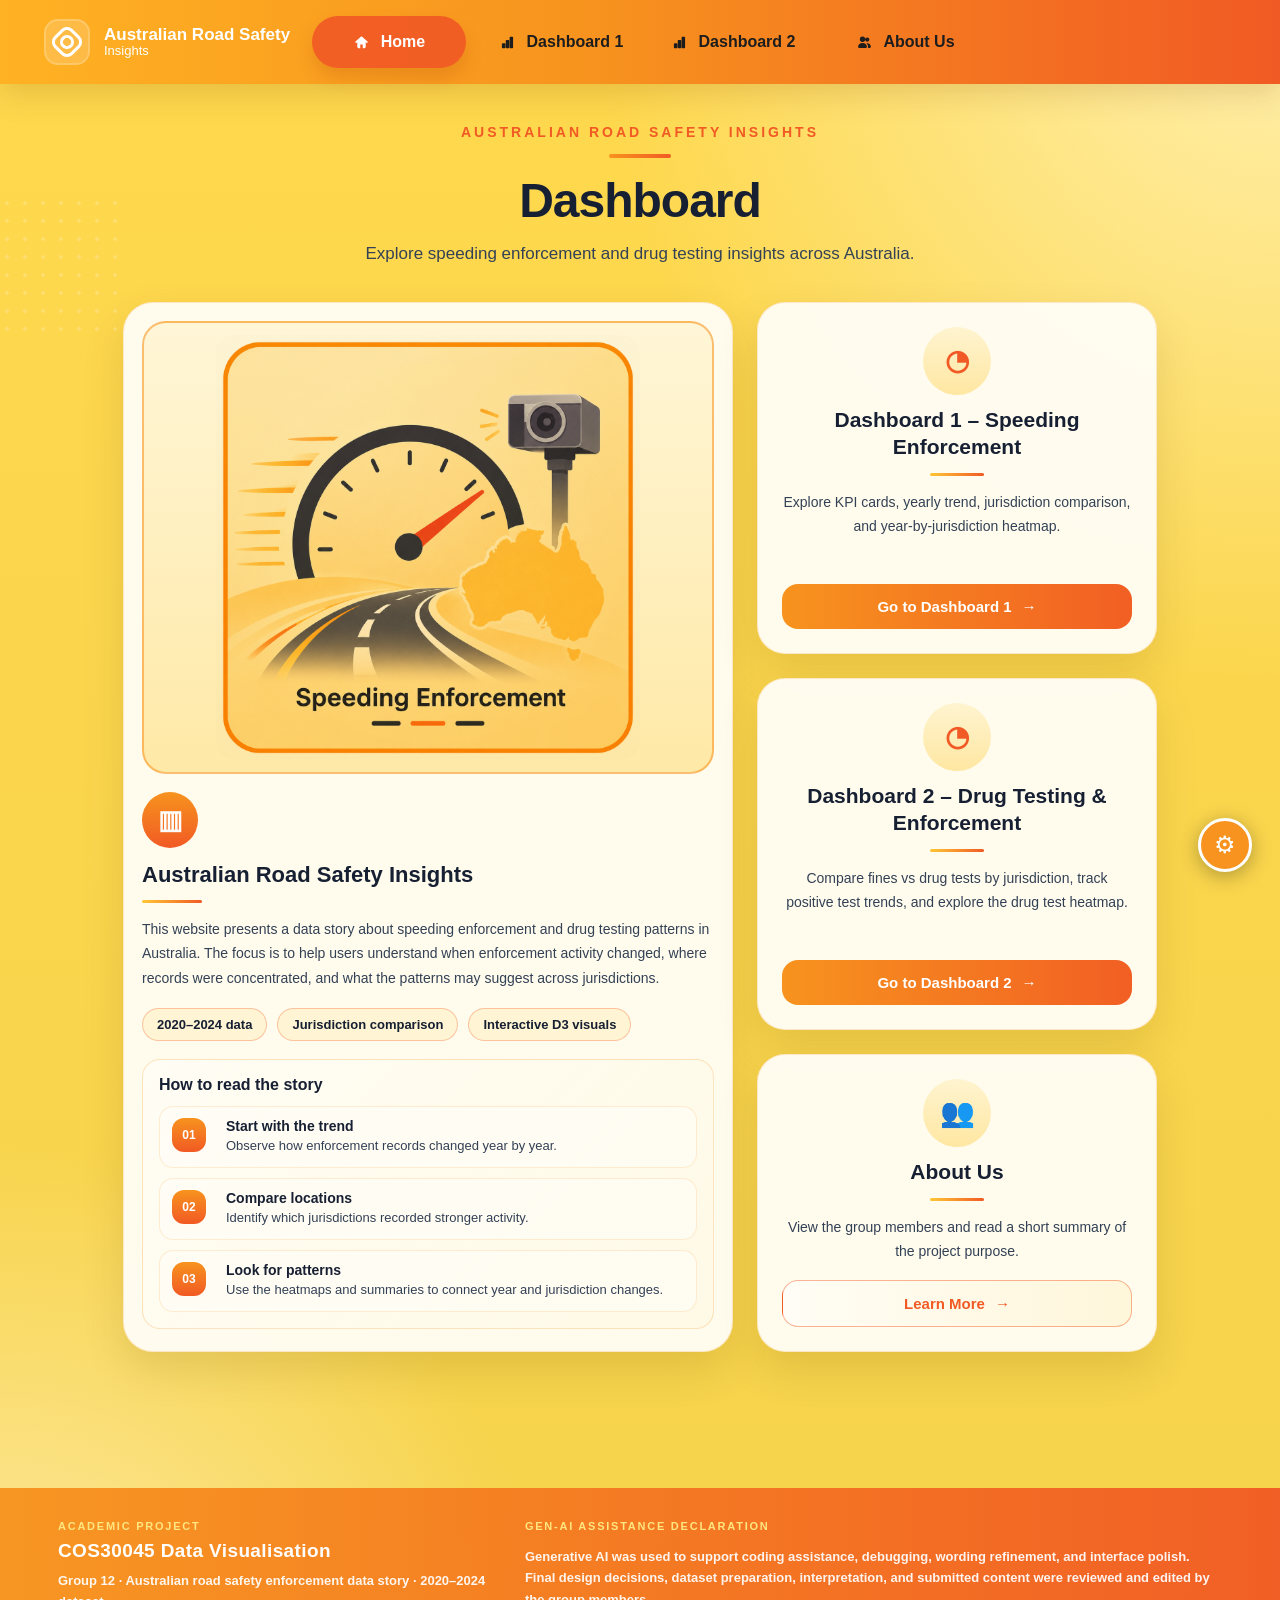
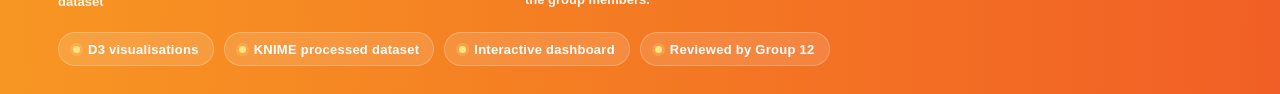
==== commit 2fb70620: "added expand button" ====
--- a/index.html
+++ b/index.html
@@ -37,7 +37,12 @@
         </a>
       </div>
 
-      <div class="nav-spacer" aria-hidden="true"></div>
+      <div class="nav-spacer">
+        <a href="home.html" class="nav-home-link" aria-label="Back to homepage">
+          <span class="nav-icon nav-home-icon" aria-hidden="true"></span>
+          Back to Home
+        </a>
+      </div>
     </nav>
   </header>
 
@@ -72,17 +77,9 @@
     </div>
   </footer>
 
-<div class="floating-actions" aria-label="Quick navigation">
-    <a href="home.html" class="float-action floating-home" aria-label="Back to homepage" data-tooltip="Back to homepage">
-      <span class="float-icon" aria-hidden="true"></span>
-    </a>
-    <button type="button" class="float-action floating-top" aria-label="Back to top" data-tooltip="Back to top">
-      <span class="float-icon" aria-hidden="true"></span>
-    </button>
-  </div>
-
   <!-- Load D3 utilities first, then shared data loader, then page renderers, then SPA router -->
   <script src="js/load_data.js"></script>
+  <script src="js/chart_expand.js"></script>
   <script src="js/dashboard1.js"></script>
   <script src="js/d1_tooltips.js"></script>
   <script src="js/d1_lineChart.js"></script>
@@ -94,6 +91,6 @@
   <script src="js/d2_areaChart.js"></script>
   <script src="js/d2_heatmap.js"></script>
   <script src="js/accessibility.js"></script>
-  <script src="js/script.js?v=2 "></script>
+  <script src="js/script.js?v=2"></script>
 </body>
 </html>
--- a/css/style.css
+++ b/css/style.css
@@ -175,6 +175,42 @@
 .nav-spacer {
   width: 250px;
   justify-self: end;
+  display: flex;
+  justify-content: flex-end;
+}
+
+/* Back to Home control, integrated into the header's top-right area
+   (replaces the old fixed/floating button). Hidden on the homepage itself
+   and shown on other pages via js/script.js. */
+.nav-home-link {
+  display: none;
+  align-items: center;
+  gap: 8px;
+  height: 44px;
+  padding: 0 18px;
+  border-radius: 999px;
+  background: rgba(255, 255, 255, 0.18);
+  border: 1px solid rgba(255, 255, 255, 0.4);
+  color: #fff;
+  text-decoration: none;
+  font-size: 14px;
+  font-weight: 800;
+  white-space: nowrap;
+  cursor: pointer;
+  transition: background .2s ease, transform .2s ease, box-shadow .2s ease;
+}
+
+.nav-home-link:hover,
+.nav-home-link:focus-visible {
+  background: rgba(255, 255, 255, 0.32);
+  transform: translateY(-2px);
+  box-shadow: 0 8px 18px rgba(118, 62, 0, 0.22);
+  outline: none;
+}
+
+.nav-home-link .nav-icon {
+  -webkit-mask-size: 17px 17px;
+  mask-size: 17px 17px;
 }
 
 /* ==========================================================
@@ -607,6 +643,15 @@
   box-shadow: 0 4px 10px rgba(0, 0, 0, 0.06);
   font-weight: 900;
   cursor: pointer;
+}
+
+/* The info-dot now opens the chart-expand modal (see js/chart_expand.js)
+   instead of a hover tooltip, so it carries an expand-arrows glyph (⤢)
+   rather than the old "i". Slightly smaller weight/larger size reads
+   better for that icon than the bold "i" did. */
+.info-dot.expand-dot {
+  font-size: 15px;
+  font-weight: 700;
 }
 
 .story-chart-card svg {
@@ -834,80 +879,6 @@
   line-height: 1.35;
 }
 
-.floating-actions {
-  position: fixed;
-  right: 28px;
-  bottom: 92px;
-  z-index: 9400;
-  width: 54px;
-  display: grid;
-  grid-template-columns: 54px;
-  grid-auto-rows: 54px;
-  row-gap: 10px;
-  justify-items: center;
-  align-items: center;
-}
-
-.float-action {
-  position: relative;
-  width: 54px;
-  height: 54px;
-  border: 3px solid #fff;
-  border-radius: 50%;
-  display: grid;
-  place-items: center;
-  color: #fff;
-  background: var(--orange);
-  box-shadow: 0 4px 20px rgba(0, 0, 0, .30);
-  cursor: pointer;
-  text-decoration: none;
-  transition: background .2s ease, transform .2s ease, box-shadow .2s ease;
-}
-
-.float-action:hover,
-.float-action:focus-visible {
-  background: #d97a0f;
-  transform: scale(1.08);
-  outline: none;
-}
-
-.float-action .float-icon {
-  width: 22px;
-  height: 22px;
-  display: block;
-  background: currentColor;
-  -webkit-mask-position: center;
-  mask-position: center;
-  -webkit-mask-repeat: no-repeat;
-  mask-repeat: no-repeat;
-}
-
-.floating-home {
-  position: fixed;
-  top: 116px;
-  right: 64px;
-  color: #111827;
-  background: var(--cream);
-  border: 0;
-  border-radius: 14px;
-  box-shadow: 0 8px 22px rgba(0, 0, 0, 0.16);
-}
-
-.floating-home .float-icon {
-  -webkit-mask-size: 18px 18px;
-  mask-size: 18px 18px;
-  -webkit-mask-image: url("data:image/svg+xml,%3Csvg viewBox='0 0 24 24' xmlns='http://www.w3.org/2000/svg'%3E%3Cpath fill='black' d='M12 3.4c.34 0 .67.12.93.35l7.55 6.72a1.15 1.15 0 0 1-1.53 1.72l-.95-.85V18a2.05 2.05 0 0 1-2.05 2.05h-2.2V14.7h-3.5v5.35h-2.2A2.05 2.05 0 0 1 6 18v-6.66l-.95.85a1.15 1.15 0 1 1-1.53-1.72l7.55-6.72c.26-.23.59-.35.93-.35Z'/%3E%3C/svg%3E");
-  mask-image: url("data:image/svg+xml,%3Csvg viewBox='0 0 24 24' xmlns='http://www.w3.org/2000/svg'%3E%3Cpath fill='black' d='M12 3.4c.34 0 .67.12.93.35l7.55 6.72a1.15 1.15 0 0 1-1.53 1.72l-.95-.85V18a2.05 2.05 0 0 1-2.05 2.05h-2.2V14.7h-3.5v5.35h-2.2A2.05 2.05 0 0 1 6 18v-6.66l-.95.85a1.15 1.15 0 1 1-1.53-1.72l7.55-6.72c.26-.23.59-.35.93-.35Z'/%3E%3C/svg%3E");
-}
-
-.floating-top .float-icon {
-  -webkit-mask-size: 18px 18px;
-  mask-size: 18px 18px;
-  -webkit-mask-image: url("data:image/svg+xml,%3Csvg viewBox='0 0 24 24' xmlns='http://www.w3.org/2000/svg'%3E%3Cpath fill='black' d='M12 4.25 19.5 11.75c.32.32.1.88-.35.88H15.2v6.62c0 .42-.33.75-.75.75h-4.9a.74.74 0 0 1-.75-.75v-6.62H4.85c-.45 0-.67-.56-.35-.88L12 4.25Z'/%3E%3C/svg%3E");
-  mask-image: url("data:image/svg+xml,%3Csvg viewBox='0 0 24 24' xmlns='http://www.w3.org/2000/svg'%3E%3Cpath fill='black' d='M12 4.25 19.5 11.75c.32.32.1.88-.35.88H15.2v6.62c0 .42-.33.75-.75.75h-4.9a.74.74 0 0 1-.75-.75v-6.62H4.85c-.45 0-.67-.56-.35-.88L12 4.25Z'/%3E%3C/svg%3E");
-}
-
-.float-action::after,
 #a11y-open::after {
   content: attr(data-tooltip);
   position: absolute;
@@ -928,8 +899,6 @@
   transition: opacity .18s ease, transform .18s ease;
 }
 
-.float-action:hover::after,
-.float-action:focus-visible::after,
 #a11y-open:hover::after,
 #a11y-open:focus-visible::after {
   opacity: 1;
@@ -1037,26 +1006,11 @@
     grid-template-columns: 1fr;
   }
 
-  .floating-home {
-    top: 110px;
-    right: 16px;
-  }
-
-  .floating-actions {
-    right: 16px;
-    bottom: 74px;
-    width: 48px;
-    grid-template-columns: 48px;
-    grid-auto-rows: 48px;
-  }
-
-  .float-action,
   #a11y-open {
     width: 48px !important;
     height: 48px !important;
   }
 
-  .float-action::after,
   #a11y-open::after {
     display: none;
   }
@@ -1205,34 +1159,7 @@
    - Match the About Us mission icon to the road-safety insight visual style.
    ========================================================== */
 
-/* Use text-based floating button icons instead of CSS masks so the magnifier captures them correctly. */
-.floating-home .float-icon,
-.floating-top .float-icon {
-  background: transparent;
-  -webkit-mask-image: none;
-  mask-image: none;
-  -webkit-mask-size: auto;
-  mask-size: auto;
-  display: grid;
-  place-items: center;
-  line-height: 1;
-}
-
-.floating-home .float-icon::before {
-  content: "⌂";
-  font-size: 21px;
-  font-weight: 900;
-  color: currentColor;
-}
-
-.floating-top .float-icon::before {
-  content: "↑";
-  font-size: 22px;
-  font-weight: 900;
-  color: currentColor;
-}
-
-/* Keep info buttons easy to target and make their hover state more obvious. */
+
 .info-dot {
   display: grid;
   place-items: center;
@@ -1309,77 +1236,6 @@
   mask-size: 48px 48px;
 }
 
-
-/* ==========================================================
-   Final tooltip and magnifier polish
-   - Pure CSS floating icons render more accurately inside html2canvas magnifier.
-   - Stronger homepage card hover feedback.
-   ========================================================== */
-
-.floating-home .float-icon,
-.floating-top .float-icon {
-  position: relative;
-  width: 22px;
-  height: 22px;
-  background: transparent !important;
-  -webkit-mask-image: none !important;
-  mask-image: none !important;
-  -webkit-mask-size: auto !important;
-  mask-size: auto !important;
-}
-
-.floating-home .float-icon::before,
-.floating-home .float-icon::after,
-.floating-top .float-icon::before,
-.floating-top .float-icon::after {
-  content: "";
-  position: absolute;
-  display: block;
-  box-sizing: border-box;
-}
-
-/* Draw the home icon with borders instead of font glyphs/masks, preventing black-square capture artifacts. */
-.floating-home .float-icon::before {
-  left: 5px;
-  top: 9px;
-  width: 12px;
-  height: 9px;
-  border: 2px solid currentColor;
-  border-top: 0;
-  border-radius: 1px;
-}
-
-.floating-home .float-icon::after {
-  left: 4px;
-  top: 4px;
-  width: 14px;
-  height: 14px;
-  border-left: 2px solid currentColor;
-  border-top: 2px solid currentColor;
-  transform: rotate(45deg);
-  border-radius: 1px 0 0 0;
-}
-
-/* Draw the up arrow with CSS borders for consistent magnifier capture. */
-.floating-top .float-icon::before {
-  left: 10px;
-  top: 5px;
-  width: 2px;
-  height: 13px;
-  background: currentColor;
-  border-radius: 999px;
-}
-
-.floating-top .float-icon::after {
-  left: 6px;
-  top: 5px;
-  width: 10px;
-  height: 10px;
-  border-left: 2px solid currentColor;
-  border-top: 2px solid currentColor;
-  transform: rotate(45deg);
-  border-radius: 1px;
-}
 
 /* Stronger visual confirmation when users hover the homepage navigation cards. */
 .premium-link-card:hover,
@@ -1951,89 +1807,6 @@
   z-index: 20 !important;
   pointer-events: auto !important;
 }
-
-/* Replace the previous CSS-drawn floating home icon because it looked rough
-   inside the magnifier. A normal text glyph is captured much more cleanly. */
-.floating-home .float-icon,
-.floating-top .float-icon {
-  width: 24px !important;
-  height: 24px !important;
-  display: grid !important;
-  place-items: center !important;
-  background: transparent !important;
-  color: currentColor !important;
-  -webkit-mask-image: none !important;
-  mask-image: none !important;
-  font-family: Arial, Helvetica, sans-serif !important;
-  font-weight: 900 !important;
-  line-height: 1 !important;
-}
-
-.floating-home .float-icon::before {
-  content: "⌂" !important;
-  position: static !important;
-  display: block !important;
-  width: auto !important;
-  height: auto !important;
-  border: 0 !important;
-  background: transparent !important;
-  transform: none !important;
-  font-size: 19px !important;
-  color: currentColor !important;
-}
-
-.floating-home .float-icon::after {
-  display: none !important;
-}
-
-.floating-top .float-icon::before {
-  content: "↑" !important;
-  position: static !important;
-  display: block !important;
-  width: auto !important;
-  height: auto !important;
-  border: 0 !important;
-  background: transparent !important;
-  transform: none !important;
-  font-size: 21px !important;
-  color: currentColor !important;
-}
-
-.floating-top .float-icon::after {
-  display: none !important;
-}
-
-
-/* Clean magnifier-safe floating controls. */
-.floating-home .float-icon,
-.floating-top .float-icon {
-  width: 22px !important;
-  height: 22px !important;
-  display: block !important;
-  background-color: transparent !important;
-  background-repeat: no-repeat !important;
-  background-position: center !important;
-  background-size: 19px 19px !important;
-  -webkit-mask-image: none !important;
-  mask-image: none !important;
-}
-
-.floating-home .float-icon {
-  background-image: url("data:image/svg+xml,%3Csvg viewBox='0 0 24 24' xmlns='http://www.w3.org/2000/svg'%3E%3Cpath fill='%23111827' d='M12 4.2 4.8 10.55v8.15c0 .61.49 1.1 1.1 1.1h4.1v-5.5h4v5.5h4.1c.61 0 1.1-.49 1.1-1.1v-8.15L12 4.2Zm0-2.35c.31 0 .62.11.87.33l8.75 7.72a1.15 1.15 0 0 1-1.52 1.72l-.5-.44v7.52a3.4 3.4 0 0 1-3.4 3.4h-4.45v-5.5h-1.5v5.5H5.9a3.4 3.4 0 0 1-3.4-3.4v-7.52l-.5.44A1.15 1.15 0 1 1 .48 9.9l8.75-7.72c.25-.22.56-.33.87-.33Z'/%3E%3C/svg%3E") !important;
-}
-
-.floating-top .float-icon {
-  background-image: url("data:image/svg+xml,%3Csvg viewBox='0 0 24 24' xmlns='http://www.w3.org/2000/svg'%3E%3Cpath fill='white' d='M12 4.3 5.2 11.1a1.1 1.1 0 1 0 1.56 1.56l4.14-4.14V19a1.1 1.1 0 1 0 2.2 0V8.52l4.14 4.14a1.1 1.1 0 0 0 1.56-1.56L12 4.3Z'/%3E%3C/svg%3E") !important;
-}
-
-.floating-home .float-icon::before,
-.floating-home .float-icon::after,
-.floating-top .float-icon::before,
-.floating-top .float-icon::after {
-  display: none !important;
-  content: none !important;
-}
-
 
 /* ==========================================================
    Strict-structure heatmap info icon
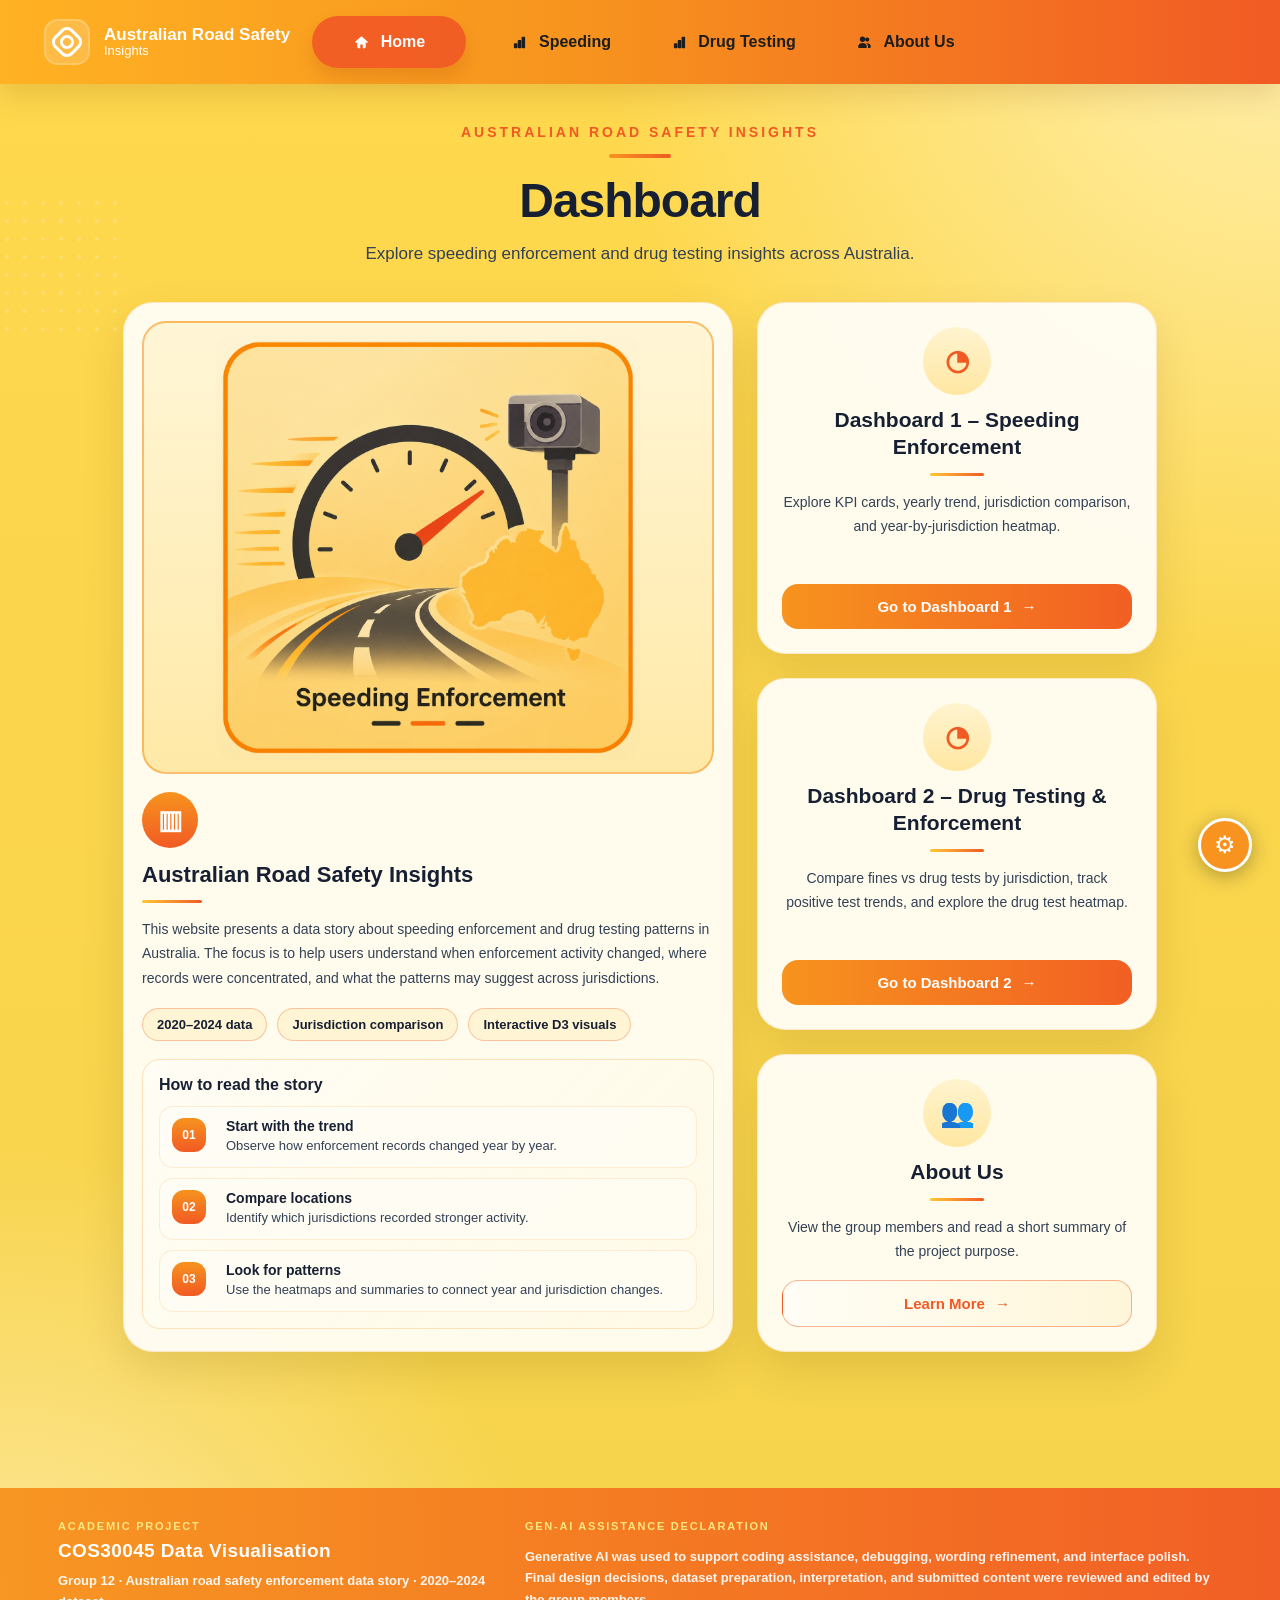
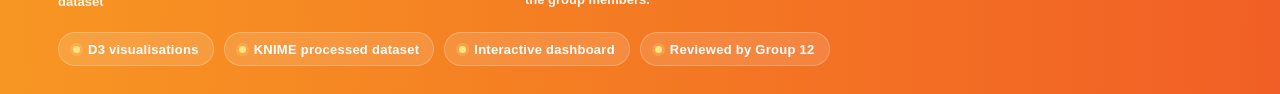
==== commit 2ade90da: "finished expand button and fixed some bug" ====
--- a/index.html
+++ b/index.html
@@ -25,22 +25,15 @@
         </a>
         <a href="dashboard1.html">
           <span class="nav-icon nav-dashboard-icon" aria-hidden="true"></span>
-          <span class="nav-label">Dashboard 1</span>
+          <span class="nav-label">Speeding</span>
         </a>
         <a href="dashboard2.html">
           <span class="nav-icon nav-dashboard-icon" aria-hidden="true"></span>
-          <span class="nav-label">Dashboard 2</span>
+          <span class="nav-label">Drug Testing</span>
         </a>
         <a href="about_us.html">
           <span class="nav-icon nav-about-icon" aria-hidden="true"></span>
           <span class="nav-label">About Us</span>
-        </a>
-      </div>
-
-      <div class="nav-spacer">
-        <a href="home.html" class="nav-home-link" aria-label="Back to homepage">
-          <span class="nav-icon nav-home-icon" aria-hidden="true"></span>
-          Back to Home
         </a>
       </div>
     </nav>
@@ -78,19 +71,21 @@
   </footer>
 
   <!-- Load D3 utilities first, then shared data loader, then page renderers, then SPA router -->
-  <script src="js/load_data.js"></script>
-  <script src="js/chart_expand.js"></script>
-  <script src="js/dashboard1.js"></script>
-  <script src="js/d1_tooltips.js"></script>
-  <script src="js/d1_lineChart.js"></script>
-  <script src="js/d1_lollipopChart.js"></script>
-  <script src="js/d1_heatmap.js"></script>
-  <script src="js/dashboard2.js"></script>
-  <script src="js/d2_tooltips.js"></script>
-  <script src="js/d2_groupedBar.js"></script>
-  <script src="js/d2_areaChart.js"></script>
-  <script src="js/d2_heatmap.js"></script>
-  <script src="js/accessibility.js"></script>
-  <script src="js/script.js?v=2"></script>
+  <script src="js/load_data.js?v=9"></script>
+  <script src="js/chart_expand.js?v=9"></script>
+  <script src="js/dashboard1.js?v=9"></script>
+  <script src="js/d1/d1_tooltips.js?v=9"></script>
+  <script src="js/d1/d1_lineChart.js?v=9"></script>
+  <script src="js/d1/d1_lollipopChart.js?v=9"></script>
+  <script src="js/d1/d1_heatmap.js?v=9"></script>
+  
+  <script src="js/dashboard2.js?v=9"></script>
+  <script src="js/d2/d2_tooltips.js?v=9"></script>
+  <script src="js/d2/d2_groupedBar.js?v=9"></script>
+  <script src="js/d2/d2_areaChart.js?v=9"></script>
+  <script src="js/d2/d2_heatmap.js?v=9"></script>
+  
+  <script src="js/accessibility.js?v=9"></script>
+  <script src="js/script.js?v=9"></script>
 </body>
 </html>
--- a/css/style.css
+++ b/css/style.css
@@ -179,39 +179,6 @@
   justify-content: flex-end;
 }
 
-/* Back to Home control, integrated into the header's top-right area
-   (replaces the old fixed/floating button). Hidden on the homepage itself
-   and shown on other pages via js/script.js. */
-.nav-home-link {
-  display: none;
-  align-items: center;
-  gap: 8px;
-  height: 44px;
-  padding: 0 18px;
-  border-radius: 999px;
-  background: rgba(255, 255, 255, 0.18);
-  border: 1px solid rgba(255, 255, 255, 0.4);
-  color: #fff;
-  text-decoration: none;
-  font-size: 14px;
-  font-weight: 800;
-  white-space: nowrap;
-  cursor: pointer;
-  transition: background .2s ease, transform .2s ease, box-shadow .2s ease;
-}
-
-.nav-home-link:hover,
-.nav-home-link:focus-visible {
-  background: rgba(255, 255, 255, 0.32);
-  transform: translateY(-2px);
-  box-shadow: 0 8px 18px rgba(118, 62, 0, 0.22);
-  outline: none;
-}
-
-.nav-home-link .nav-icon {
-  -webkit-mask-size: 17px 17px;
-  mask-size: 17px 17px;
-}
 
 /* ==========================================================
    Shared page layout
@@ -939,8 +906,7 @@
     justify-items: center;
   }
 
-  .site-brand,
-  .nav-spacer {
+  .site-brand{
     min-width: 0;
   }
 
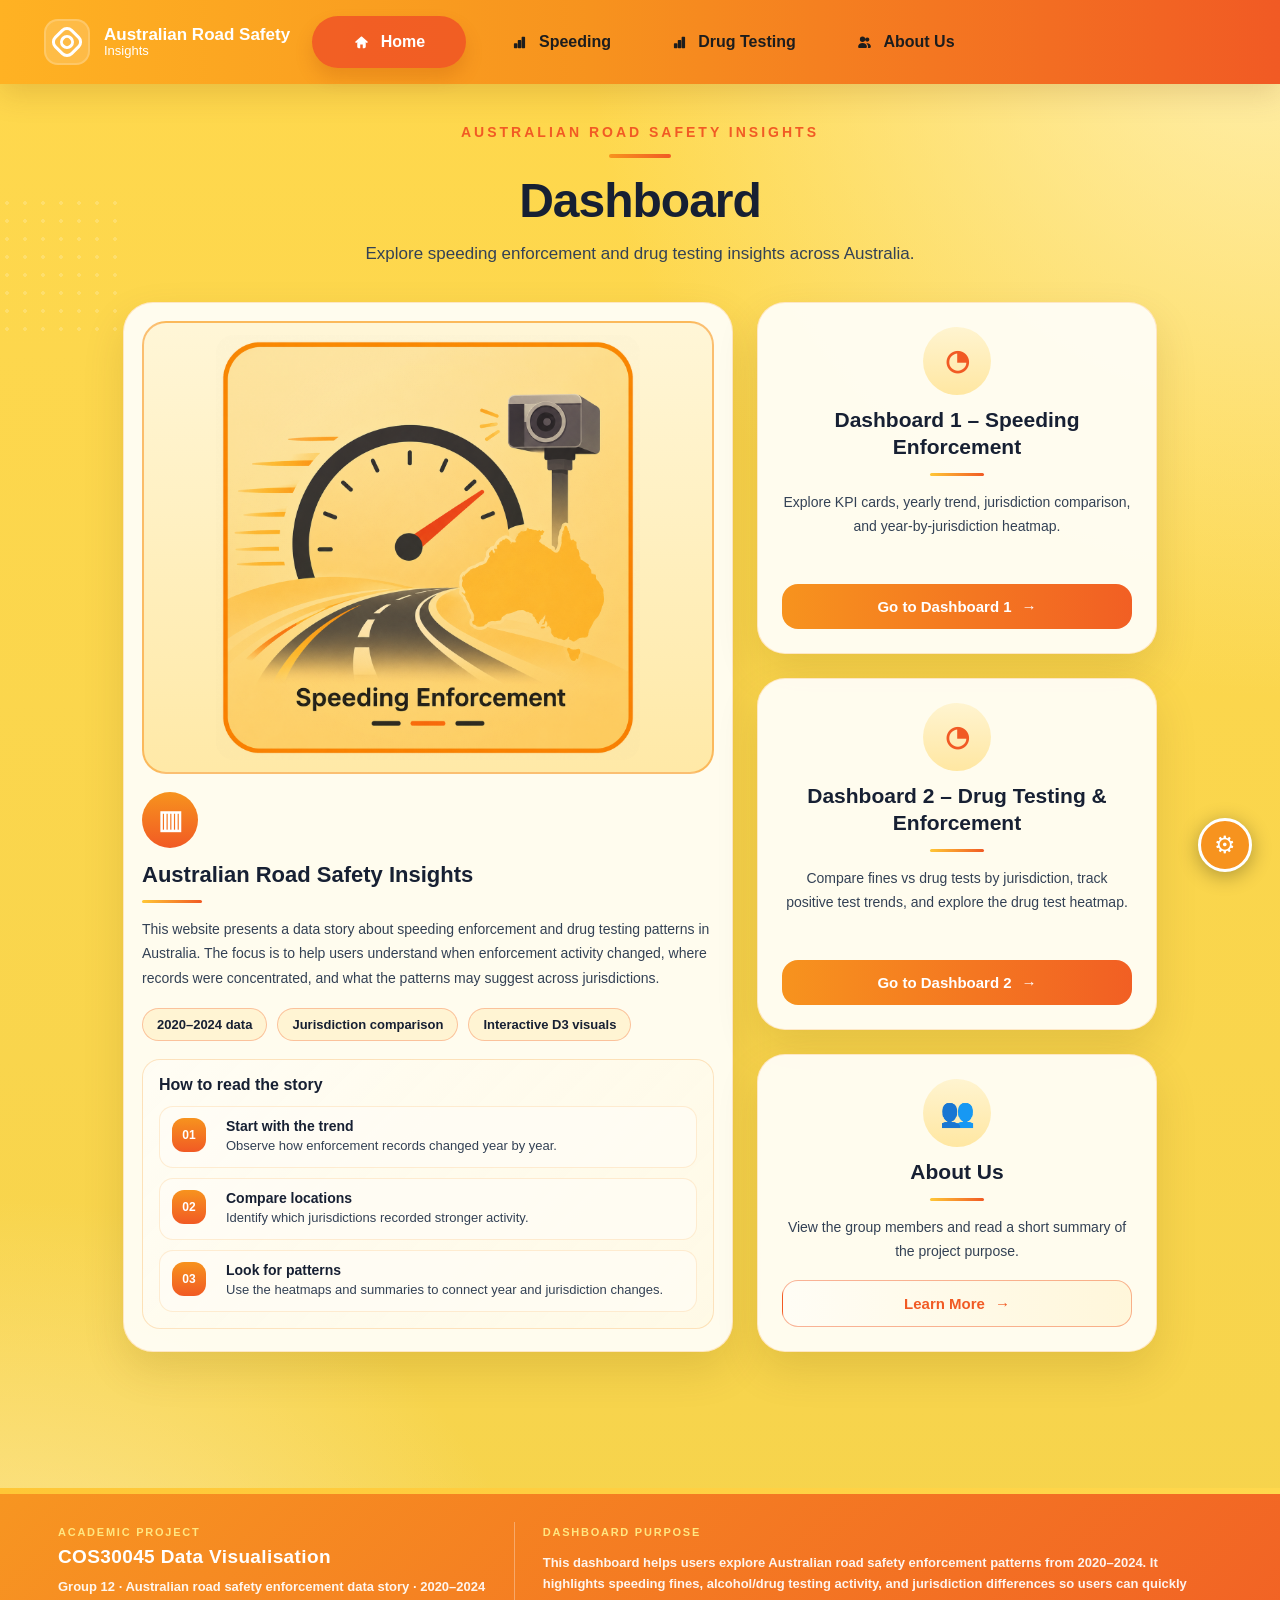
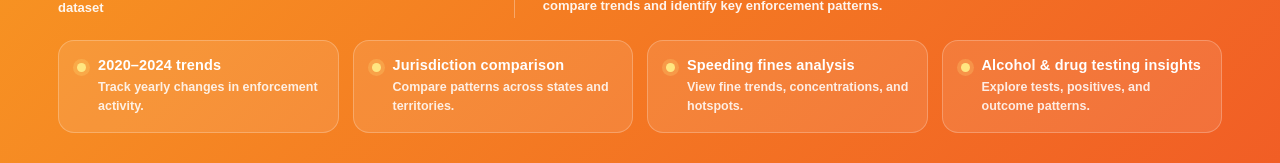
==== commit 5ab7e629: "final commit from my part" ====
--- a/index.html
+++ b/index.html
@@ -53,20 +53,50 @@
         <p>Group 12 · Australian road safety enforcement data story · 2020–2024 dataset</p>
       </div>
 
-      <div class="footer-declaration-block">
-        <span class="footer-kicker">Gen-AI assistance declaration</span>
+      <div class="footer-divider" aria-hidden="true"></div>
+
+      <div class="footer-purpose-block">
+        <span class="footer-kicker">Dashboard purpose</span>
         <p>
-          Generative AI was used to support coding assistance, debugging, wording refinement, and interface polish.
-          Final design decisions, dataset preparation, interpretation, and submitted content were reviewed and edited by the group members.
+          This dashboard helps users explore Australian road safety enforcement patterns from 2020–2024.
+          It highlights speeding fines, alcohol/drug testing activity, and jurisdiction differences so users
+          can quickly compare trends and identify key enforcement patterns.
         </p>
       </div>
     </div>
 
-    <div class="footer-node-row academic-node-row" aria-label="Project details">
-      <span class="footer-node">D3 visualisations</span>
-      <span class="footer-node">KNIME processed dataset</span>
-      <span class="footer-node">Interactive dashboard</span>
-      <span class="footer-node">Reviewed by Group 12</span>
+    <div class="footer-feature-row" aria-label="Dashboard highlights">
+      <div class="footer-feature-card">
+        <span class="footer-feature-dot" aria-hidden="true"></span>
+        <div>
+          <strong>2020–2024 trends</strong>
+          <p>Track yearly changes in enforcement activity.</p>
+        </div>
+      </div>
+
+      <div class="footer-feature-card">
+        <span class="footer-feature-dot" aria-hidden="true"></span>
+        <div>
+          <strong>Jurisdiction comparison</strong>
+          <p>Compare patterns across states and territories.</p>
+        </div>
+      </div>
+
+      <div class="footer-feature-card">
+        <span class="footer-feature-dot" aria-hidden="true"></span>
+        <div>
+          <strong>Speeding fines analysis</strong>
+          <p>View fine trends, concentrations, and hotspots.</p>
+        </div>
+      </div>
+
+      <div class="footer-feature-card">
+        <span class="footer-feature-dot" aria-hidden="true"></span>
+        <div>
+          <strong>Alcohol &amp; drug testing insights</strong>
+          <p>Explore tests, positives, and outcome patterns.</p>
+        </div>
+      </div>
     </div>
   </footer>
 
--- a/css/style.css
+++ b/css/style.css
@@ -530,14 +530,14 @@
 }
 
 .kpi-card {
-  min-height: 118px;
+  min-height: 134px;
   padding: 20px 18px;
   border-radius: 26px;
   border-top: 5px solid rgba(247, 147, 30, 0.78);
   display: grid;
-  grid-template-columns: 58px 1fr;
+  grid-template-columns: 46px 1fr;
   align-items: center;
-  gap: 14px;
+  gap: 12px;
 }
 
 .kpi-icon {
@@ -559,15 +559,58 @@
 
 .kpi-card h2 {
   margin: 0;
-  font-size: 30px;
-  line-height: 1;
-  letter-spacing: 1.5px;
+  font-size: 26px;
+  line-height: 1.1;
+  letter-spacing: 0.4px;
+  white-space: nowrap;
 }
 
 .kpi-card span {
   display: inline-block;
   margin-top: 8px;
   font-size: 13px;
+}
+
+.kpi-card h2.kpi-positive {
+  color: #15803d;
+}
+
+.kpi-card h2.kpi-negative {
+  color: #dc2626;
+}
+
+.kpi-delta {
+  display: block;
+  margin-top: 4px !important;
+  font-size: 12.5px;
+  font-weight: 800;
+  letter-spacing: 0.1px;
+  white-space: normal;
+}
+
+.kpi-delta:empty {
+  display: none;
+}
+
+.kpi-delta-up {
+  color: #15803d;
+}
+
+.kpi-delta-down {
+  color: #dc2626;
+}
+
+.kpi-delta-arrow {
+  margin-right: 2px;
+  font-size: 11px;
+}
+
+.kpi-delta-label {
+  font-weight: 600;
+  color: #64748b;
+  text-transform: none;
+  letter-spacing: 0;
+  margin-left: 2px;
 }
 
 .chart-grid {
@@ -2339,29 +2382,46 @@
 .bottom-site-footer.academic-footer {
   width: 100%;
   margin-top: 44px;
-  padding: 28px clamp(24px, 5vw, 58px);
+  padding: 34px clamp(24px, 5vw, 58px) 30px;
   box-sizing: border-box;
   display: block;
   background:
-    linear-gradient(90deg, rgba(247, 147, 30, 0.96) 0%, rgba(241, 90, 36, 0.96) 100%);
+    linear-gradient(135deg, rgba(247, 147, 30, 0.97) 0%, rgba(241, 90, 36, 0.97) 100%);
   border-top: none;
   color: #fff;
   position: relative;
   z-index: 1;
+  overflow: hidden;
+}
+
+.bottom-site-footer.academic-footer::before {
+  content: "";
+  position: absolute;
+  top: 0;
+  left: 0;
+  right: 0;
+  height: 6px;
+  background: linear-gradient(90deg, var(--gold), var(--yellow));
 }
 
 .footer-academic-main {
   width: min(100%, 1180px);
   margin: 0 auto;
   display: grid;
-  grid-template-columns: minmax(260px, 0.85fr) minmax(360px, 1.35fr);
+  grid-template-columns: minmax(260px, 0.85fr) auto minmax(360px, 1.35fr);
   gap: 28px;
-  align-items: start;
+  align-items: stretch;
 }
 
 .footer-course-block,
-.footer-declaration-block {
+.footer-purpose-block {
   min-width: 0;
+}
+
+.footer-divider {
+  width: 1px;
+  align-self: stretch;
+  background: rgba(255, 255, 255, 0.32);
 }
 
 .footer-kicker {
@@ -2383,7 +2443,7 @@
 }
 
 .footer-course-block p,
-.footer-declaration-block p {
+.footer-purpose-block p {
   margin: 7px 0 0;
   max-width: 780px;
   color: rgba(255, 255, 255, 0.92);
@@ -2392,15 +2452,54 @@
   line-height: 1.65;
 }
 
-.bottom-site-footer .academic-node-row {
+.footer-feature-row {
   width: min(100%, 1180px);
-  margin: 20px auto 0;
-  justify-content: flex-start;
-}
-
-.bottom-site-footer .academic-node-row .footer-node {
-  background: rgba(255, 255, 255, 0.13);
-  border-color: rgba(255, 255, 255, 0.24);
+  margin: 22px auto 0;
+  display: grid;
+  grid-template-columns: repeat(4, 1fr);
+  gap: 14px;
+}
+
+.footer-feature-card {
+  display: flex;
+  align-items: flex-start;
+  gap: 12px;
+  min-width: 0;
+  padding: 16px 18px;
+  border-radius: 16px;
+  background: rgba(255, 255, 255, 0.10);
+  border: 1px solid rgba(255, 255, 255, 0.24);
+}
+
+.footer-feature-dot {
+  flex-shrink: 0;
+  width: 9px;
+  height: 9px;
+  margin-top: 6px;
+  border-radius: 999px;
+  background: #FFE681;
+  box-shadow: 0 0 0 4px rgba(255, 230, 129, 0.22);
+}
+
+.footer-feature-card strong {
+  display: block;
+  color: #fff;
+  font-size: 14.5px;
+  letter-spacing: 0.01em;
+}
+
+.footer-feature-card p {
+  margin: 5px 0 0;
+  color: rgba(255, 255, 255, 0.86);
+  font-size: 12.5px;
+  font-weight: 600;
+  line-height: 1.5;
+}
+
+@media (max-width: 1020px) {
+  .footer-feature-row {
+    grid-template-columns: repeat(2, 1fr);
+  }
 }
 
 @media (max-width: 860px) {
@@ -2409,8 +2508,18 @@
     gap: 18px;
   }
 
+  .footer-divider {
+    display: none;
+  }
+
   .bottom-site-footer.academic-footer {
     padding-inline: 24px;
+  }
+}
+
+@media (max-width: 560px) {
+  .footer-feature-row {
+    grid-template-columns: 1fr;
   }
 }
 
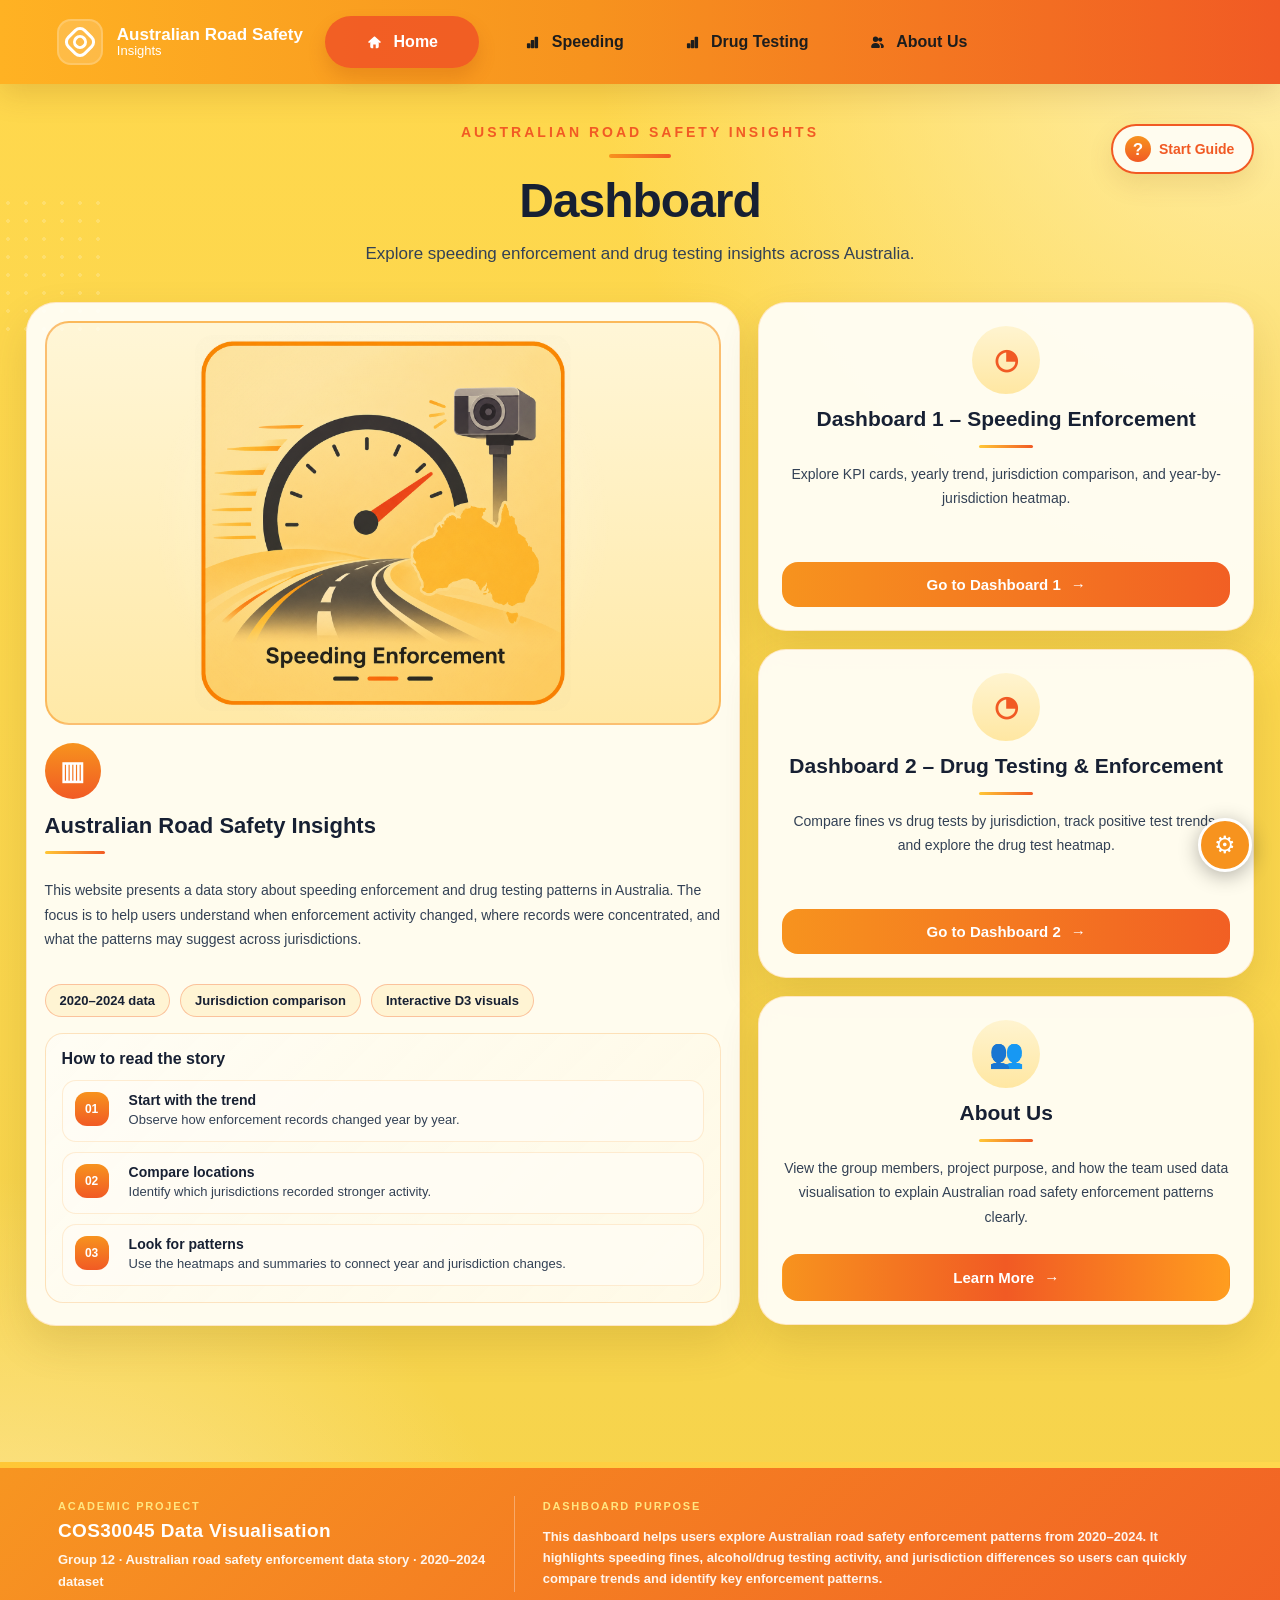
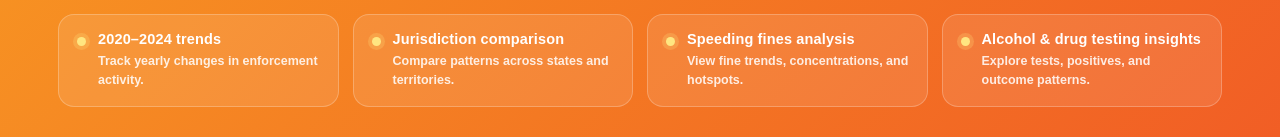
==== commit 210b43e2: "Add onboarding guide and final UI polish - Added Start Guide onboarding across all pages - Improved " ====
--- a/index.html
+++ b/index.html
@@ -4,7 +4,7 @@
   <meta charset="UTF-8">
   <meta name="viewport" content="width=device-width, initial-scale=1.0">
   <title>Australian Road Safety Insights</title>
-  <link rel="stylesheet" href="css/style.css">
+  <link rel="stylesheet" href="css/style.css?v=33">
   <script src="https://d3js.org/d3.v7.min.js"></script>
 </head>
 <body>
@@ -101,21 +101,22 @@
   </footer>
 
   <!-- Load D3 utilities first, then shared data loader, then page renderers, then SPA router -->
-  <script src="js/load_data.js?v=9"></script>
-  <script src="js/chart_expand.js?v=9"></script>
-  <script src="js/dashboard1.js?v=9"></script>
-  <script src="js/d1/d1_tooltips.js?v=9"></script>
-  <script src="js/d1/d1_lineChart.js?v=9"></script>
-  <script src="js/d1/d1_lollipopChart.js?v=9"></script>
-  <script src="js/d1/d1_heatmap.js?v=9"></script>
+  <script src="js/load_data.js?v=12"></script>
+  <script src="js/chart_expand.js?v=12"></script>
+  <script src="js/dashboard1.js?v=13"></script>
+  <script src="js/d1/d1_tooltips.js?v=12"></script>
+  <script src="js/d1/d1_lineChart.js?v=12"></script>
+  <script src="js/d1/d1_lollipopChart.js?v=12"></script>
+  <script src="js/d1/d1_heatmap.js?v=14"></script>
   
-  <script src="js/dashboard2.js?v=9"></script>
-  <script src="js/d2/d2_tooltips.js?v=9"></script>
-  <script src="js/d2/d2_groupedBar.js?v=9"></script>
-  <script src="js/d2/d2_areaChart.js?v=9"></script>
-  <script src="js/d2/d2_heatmap.js?v=9"></script>
+  <script src="js/dashboard2.js?v=13"></script>
+  <script src="js/d2/d2_tooltips.js?v=12"></script>
+  <script src="js/d2/d2_groupedBar.js?v=12"></script>
+  <script src="js/d2/d2_areaChart.js?v=12"></script>
+  <script src="js/d2/d2_heatmap.js?v=14"></script>
   
-  <script src="js/accessibility.js?v=9"></script>
-  <script src="js/script.js?v=9"></script>
+  <script src="js/accessibility.js?v=12"></script>
+  <script src="js/script.js?v=12"></script>
+  <script src="js/onboarding.js?v=18"></script>
 </body>
 </html>
--- a/css/style.css
+++ b/css/style.css
@@ -598,6 +598,10 @@
 
 .kpi-delta-down {
   color: #dc2626;
+}
+
+.kpi-delta-neutral {
+  color: #64748b;
 }
 
 .kpi-delta-arrow {
@@ -1889,250 +1893,6 @@
   clear: both !important;
 }
 
-.story-dashboard > .story-summary,
-.story-dashboard > .data-note {
-  display: block !important;
-  visibility: visible !important;
-  opacity: 1 !important;
-  clear: both !important;
-}
-
-
-/* ==========================================================
-   Heatmap story summary visibility fix
-   - Keeps existing Story Summary and Data Note sections visible after heatmap.
-   - Does not affect data, filters, calculations, or SPA routing.
-   ========================================================== */
-
-.story-dashboard > .heatmap-card + .story-summary,
-.story-dashboard > .story-summary {
-  display: block !important;
-  visibility: visible !important;
-  opacity: 1 !important;
-  position: relative !important;
-  z-index: 1 !important;
-  clear: both !important;
-  margin-top: 22px !important;
-}
-
-.story-dashboard > .story-summary + .data-note,
-.story-dashboard > .data-note {
-  display: block !important;
-  visibility: visible !important;
-  opacity: 1 !important;
-  position: relative !important;
-  z-index: 1 !important;
-  clear: both !important;
-}
-
-.story-summary ol,
-.story-summary li {
-  visibility: visible !important;
-  opacity: 1 !important;
-}
-
-
-/* ==========================================================
-   Inline Story Summary after heatmap insight
-   - Keeps the existing Story Summary and Data Note inside the visible heatmap card.
-   - This avoids layout clipping after the heatmap card.
-   - No data, filter, heatmap value, or chart calculation logic changed.
-   ========================================================== */
-
-.heatmap-card > .story-summary,
-.heatmap-card > .data-note {
-  display: block !important;
-  visibility: visible !important;
-  opacity: 1 !important;
-  position: relative !important;
-  z-index: 2 !important;
-  clear: both !important;
-  width: 100% !important;
-  box-sizing: border-box !important;
-  margin-top: 22px !important;
-}
-
-.heatmap-card > .story-summary {
-  margin-bottom: 0 !important;
-}
-
-.heatmap-card > .data-note {
-  margin-bottom: 0 !important;
-}
-
-.heatmap-card > .story-summary ol,
-.heatmap-card > .story-summary li,
-.heatmap-card > .story-summary .summary-title,
-.heatmap-card > .data-note p {
-  display: revert;
-  visibility: visible !important;
-  opacity: 1 !important;
-}
-
-
-/* ==========================================================
-   Forced visible heatmap summary fallback
-   - Displays a visible copy of the existing summary text inside the heatmap card.
-   - Used only because the original summary section is not visible after rendering.
-   - Does not alter chart data, filters, scales, heatmap values, or routing.
-   ========================================================== */
-
-.heatmap-card > .visible-heatmap-summary,
-.heatmap-card > .visible-heatmap-note {
-  display: block !important;
-  visibility: visible !important;
-  opacity: 1 !important;
-  position: relative !important;
-  z-index: 20 !important;
-  clear: both !important;
-  width: 100% !important;
-  box-sizing: border-box !important;
-  margin-top: 22px !important;
-  transform: none !important;
-}
-
-.heatmap-card > .visible-heatmap-summary ol,
-.heatmap-card > .visible-heatmap-summary li,
-.heatmap-card > .visible-heatmap-summary .summary-title,
-.heatmap-card > .visible-heatmap-note p {
-  display: revert;
-  visibility: visible !important;
-  opacity: 1 !important;
-  transform: none !important;
-}
-
-.visible-heatmap-summary {
-  animation: none !important;
-}
-
-
-/* ==========================================================
-   Forced visible footer/data note fallback
-   - Displays the existing footer note inside the visible summary block.
-   - This is only a display fallback; no dashboard data or chart logic changes.
-   ========================================================== */
-
-.visible-heatmap-summary .embedded-summary-footer {
-  display: block !important;
-  visibility: visible !important;
-  opacity: 1 !important;
-  margin-top: 18px !important;
-  padding: 18px 20px !important;
-  border-radius: 18px !important;
-  background: rgba(255, 246, 218, 0.88) !important;
-  border: 1px solid rgba(247, 147, 30, 0.20) !important;
-  box-shadow: none !important;
-  color: var(--text) !important;
-  line-height: 1.65 !important;
-}
-
-.visible-heatmap-summary .embedded-summary-footer p {
-  display: block !important;
-  visibility: visible !important;
-  opacity: 1 !important;
-  margin: 0 0 8px !important;
-}
-
-.visible-heatmap-summary .embedded-summary-footer p:last-child {
-  margin-bottom: 0 !important;
-}
-
-
-/* ==========================================================
-   Direct appended heatmap summary block
-   - Final fallback: attaches a visible summary/footer directly after the visible insight box.
-   - No dashboard data, filters, calculations, or heatmap values changed.
-   ========================================================== */
-
-.heatmap-card > .direct-visible-summary-block {
-  display: block !important;
-  visibility: visible !important;
-  opacity: 1 !important;
-  width: 100% !important;
-  box-sizing: border-box !important;
-  margin-top: 22px !important;
-  padding: 24px !important;
-  border-radius: 24px !important;
-  background: rgba(255, 253, 245, 0.98) !important;
-  border: 1px solid rgba(247, 147, 30, 0.22) !important;
-  box-shadow: 0 14px 32px rgba(102, 69, 0, 0.10) !important;
-  color: var(--ink) !important;
-  position: relative !important;
-  z-index: 999 !important;
-  clear: both !important;
-  transform: none !important;
-}
-
-.direct-summary-header {
-  display: flex !important;
-  gap: 16px !important;
-  align-items: center !important;
-  margin-bottom: 16px !important;
-}
-
-.direct-summary-header h2,
-.direct-summary-header p {
-  margin: 0 !important;
-}
-
-.direct-summary-header h2 {
-  font-size: 24px !important;
-  color: var(--ink) !important;
-}
-
-.direct-summary-header p {
-  margin-top: 4px !important;
-  color: var(--text) !important;
-}
-
-.direct-summary-icon {
-  width: 52px !important;
-  height: 52px !important;
-  display: grid !important;
-  place-items: center !important;
-  border-radius: 50% !important;
-  background: linear-gradient(180deg, #FFF4D0, #FFE7A2) !important;
-  flex: 0 0 52px !important;
-}
-
-.direct-visible-summary-block ol {
-  margin: 16px 0 0 !important;
-  padding-left: 24px !important;
-  color: var(--text) !important;
-  line-height: 1.8 !important;
-}
-
-.direct-visible-summary-block li {
-  display: list-item !important;
-  visibility: visible !important;
-  opacity: 1 !important;
-  margin-bottom: 6px !important;
-}
-
-.direct-visible-footer {
-  display: block !important;
-  visibility: visible !important;
-  opacity: 1 !important;
-  margin-top: 18px !important;
-  padding: 18px 20px !important;
-  border-radius: 18px !important;
-  background: rgba(255, 246, 218, 0.88) !important;
-  border: 1px solid rgba(247, 147, 30, 0.20) !important;
-  color: var(--text) !important;
-  line-height: 1.65 !important;
-}
-
-.direct-visible-footer p {
-  display: block !important;
-  visibility: visible !important;
-  opacity: 1 !important;
-  margin: 0 0 8px !important;
-}
-
-.direct-visible-footer p:last-child {
-  margin-bottom: 0 !important;
-}
-
 
 /* ==========================================================
    Bottom footer matching navigation style
@@ -2157,219 +1917,6 @@
   z-index: 1;
 }
 
-.footer-brand {
-  display: flex;
-  align-items: center;
-  gap: 14px;
-  min-width: 240px;
-}
-
-.footer-logo {
-  width: 40px;
-  height: 40px;
-  border-radius: 14px;
-  display: grid;
-  place-items: center;
-  border: 2px solid rgba(255, 255, 255, 0.52);
-  background: rgba(255, 255, 255, 0.14);
-}
-
-.footer-logo-icon {
-  width: 18px;
-  height: 18px;
-  display: block;
-  border: 3px solid #fff;
-  border-radius: 50%;
-  position: relative;
-}
-
-.footer-logo-icon::after {
-  content: "";
-  position: absolute;
-  inset: 4px;
-  border: 2px solid #fff;
-  border-radius: 50%;
-}
-
-.footer-brand strong {
-  display: block;
-  font-size: 17px;
-  line-height: 1.05;
-  letter-spacing: 0.03em;
-}
-
-.footer-brand span {
-  display: block;
-  margin-top: 2px;
-  font-size: 12px;
-  font-weight: 800;
-  opacity: 0.92;
-}
-
-.footer-node-row {
-  display: flex;
-  align-items: center;
-  justify-content: flex-end;
-  gap: 10px;
-  flex-wrap: wrap;
-}
-
-.footer-node {
-  display: inline-flex;
-  align-items: center;
-  gap: 8px;
-  min-height: 34px;
-  padding: 8px 14px;
-  border-radius: 999px;
-  background: rgba(255, 255, 255, 0.14);
-  border: 1px solid rgba(255, 255, 255, 0.22);
-  font-size: 13px;
-  font-weight: 900;
-  letter-spacing: 0.02em;
-  white-space: nowrap;
-}
-
-.footer-node::before {
-  content: "";
-  width: 7px;
-  height: 7px;
-  border-radius: 999px;
-  background: #FFE681;
-  box-shadow: 0 0 0 3px rgba(255, 230, 129, 0.20);
-}
-
-@media (max-width: 860px) {
-  .bottom-site-footer {
-    align-items: flex-start;
-    flex-direction: column;
-  }
-
-  .footer-node-row {
-    justify-content: flex-start;
-  }
-}
-
-
-/* ==========================================================
-   Hide duplicate dashboard Note/Source after forced summary
-   - The visible Story Summary block already includes the Note and Source.
-   - This hides the old original data-note below it to avoid duplicate content.
-   - Does not affect the new global bottom footer or chart/data logic.
-   ========================================================== */
-
-#dashboard1 .story-dashboard > .story-summary,
-#dashboard1 .story-dashboard > .data-note,
-#drug-dashboard .story-dashboard > .story-summary,
-#drug-dashboard .story-dashboard > .data-note {
-  display: none !important;
-  visibility: hidden !important;
-  opacity: 0 !important;
-  height: 0 !important;
-  min-height: 0 !important;
-  margin: 0 !important;
-  padding: 0 !important;
-  border: 0 !important;
-  overflow: hidden !important;
-}
-
-/* Keep the runtime visible summary/footer inside the heatmap card showing. */
-#dashboard1 .heatmap-card > .direct-visible-summary-block,
-#drug-dashboard .heatmap-card > .direct-visible-summary-block,
-#dashboard1 .heatmap-card .direct-visible-footer,
-#drug-dashboard .heatmap-card .direct-visible-footer {
-  display: block !important;
-  visibility: visible !important;
-  opacity: 1 !important;
-  height: auto !important;
-  min-height: initial !important;
-  overflow: visible !important;
-}
-
-
-/* ==========================================================
-   Remove duplicate heatmap Note/Source card
-   - The Note/Source now appears once inside the visible Story Summary.
-   - This hides/removes the old separate fallback note card underneath.
-   ========================================================== */
-
-.heatmap-card > .visible-heatmap-note,
-.heatmap-card > footer.visible-heatmap-note,
-#dashboard1 .heatmap-card > .visible-heatmap-note,
-#drug-dashboard .heatmap-card > .visible-heatmap-note {
-  display: none !important;
-  visibility: hidden !important;
-  opacity: 0 !important;
-  height: 0 !important;
-  min-height: 0 !important;
-  margin: 0 !important;
-  padding: 0 !important;
-  border: 0 !important;
-  overflow: hidden !important;
-}
-
-/* Keep the single embedded Note/Source inside Story summary visible. */
-.visible-heatmap-summary .embedded-summary-footer,
-.direct-visible-summary-block .direct-visible-footer {
-  display: block !important;
-  visibility: visible !important;
-  opacity: 1 !important;
-}
-
-
-/* ==========================================================
-   Remove duplicate runtime Story Summary sections
-   - Keeps only .direct-visible-summary-block visible.
-   - Hides original .story-summary/.data-note and older fallback blocks.
-   - No chart, data, filter, heatmap, color mode, or routing logic changed.
-   ========================================================== */
-
-#dashboard1 .heatmap-card > .visible-heatmap-summary,
-#dashboard1 .heatmap-card > .visible-heatmap-note,
-#drug-dashboard .heatmap-card > .visible-heatmap-summary,
-#drug-dashboard .heatmap-card > .visible-heatmap-note,
-#dashboard1 .story-dashboard > .story-summary,
-#dashboard1 .story-dashboard > .data-note,
-#drug-dashboard .story-dashboard > .story-summary,
-#drug-dashboard .story-dashboard > .data-note {
-  display: none !important;
-  visibility: hidden !important;
-  opacity: 0 !important;
-  height: 0 !important;
-  min-height: 0 !important;
-  margin: 0 !important;
-  padding: 0 !important;
-  border: 0 !important;
-  overflow: hidden !important;
-}
-
-#dashboard1 .heatmap-card > .direct-visible-summary-block,
-#drug-dashboard .heatmap-card > .direct-visible-summary-block {
-  display: block !important;
-  visibility: visible !important;
-  opacity: 1 !important;
-  height: auto !important;
-  min-height: initial !important;
-  margin-top: 22px !important;
-  padding: 24px !important;
-  overflow: visible !important;
-}
-
-
-/* ==========================================================
-   Story summary spacing after heatmap insight
-   - Adds breathing room between the heatmap insight box and summary.
-   - Visual spacing only; no dashboard/chart/data logic changed.
-   ========================================================== */
-
-#dashboard1 .heatmap-card > .direct-visible-summary-block,
-#drug-dashboard .heatmap-card > .direct-visible-summary-block {
-  margin-top: 42px !important;
-}
-
-#dashboard1 .heatmap-card > .heatmap-inline-insight,
-#drug-dashboard .heatmap-card > .heatmap-inline-insight {
-  margin-bottom: 0 !important;
-}
 
 
 /* ==========================================================
@@ -2535,3 +2082,748 @@
 .bottom-site-footer.academic-footer {
   border-top: none !important;
 }
+
+/* Final heatmap visibility guard after removing Story Summary.
+   UI/layout only: keeps the heatmap cards visible without changing chart logic. */
+#dashboard1 .heatmap-card,
+#drug-dashboard .heatmap-card {
+  display: block !important;
+  visibility: visible !important;
+  opacity: 1 !important;
+  height: auto !important;
+  min-height: 0 !important;
+}
+
+/* ==========================================================
+   Chart insight box alignment
+   - Keeps the insight boxes under the first two chart cards aligned.
+   - Visual/layout only; no chart, data, filter, D3, or heatmap logic changed.
+   ========================================================== */
+#dashboard1 .chart-grid,
+#drug-dashboard .chart-grid {
+  align-items: stretch;
+}
+
+#dashboard1 .chart-grid > .story-chart-card,
+#drug-dashboard .chart-grid > .story-chart-card {
+  display: flex;
+  flex-direction: column;
+}
+
+#dashboard1 .chart-grid > .story-chart-card > .insight-box,
+#drug-dashboard .chart-grid > .story-chart-card > .insight-box {
+  margin-top: auto;
+  min-height: 78px;
+  width: 100%;
+  box-sizing: border-box;
+}
+
+#dashboard1 .chart-grid > .story-chart-card > .insight-box > span,
+#drug-dashboard .chart-grid > .story-chart-card > .insight-box > span {
+  flex: 0 0 22px;
+  display: inline-flex;
+  justify-content: center;
+}
+
+/* ==========================================================
+   Presentation fit refinement
+   - Uses more of the browser viewport and reduces chart vertical bulk on
+     desktop/projector screens so the dashboard storytelling area fits better.
+   - CSS-only layout change; no data, filters, D3 scales, grouping, heatmap
+     values, chart calculations, or SPA routing logic changed.
+   ========================================================== */
+@media (min-width: 1200px) {
+  html,
+  body {
+    overflow-x: hidden;
+  }
+
+  .site-header .nav-links,
+  .page,
+  .story-dashboard,
+  .home-showcase-grid,
+  .about-us-content,
+  .mission-panel,
+  .footer-academic-main,
+  .footer-feature-row {
+    max-width: none;
+  }
+
+  .site-header .nav-links {
+    width: min(96vw, 1760px);
+  }
+
+  .page {
+    width: min(96vw, 1760px);
+    padding-left: clamp(18px, 1.6vw, 32px);
+    padding-right: clamp(18px, 1.6vw, 32px);
+  }
+
+  .story-dashboard,
+  .home-showcase-grid,
+  .about-us-content,
+  .mission-panel,
+  .footer-academic-main,
+  .footer-feature-row {
+    width: 100%;
+  }
+
+  .dashboard-heading {
+    margin-bottom: 24px;
+  }
+
+  .dashboard-heading h1 {
+    max-width: none;
+  }
+
+  .filter-panel {
+    margin-bottom: 16px;
+  }
+
+  .kpi-grid {
+    margin-bottom: 16px;
+  }
+
+  .chart-grid {
+    gap: 16px;
+  }
+
+  #dashboard1 .story-chart-card,
+  #drug-dashboard .story-chart-card {
+    padding: clamp(16px, 1.15vw, 22px);
+  }
+
+  #dashboard1 .chart-heading,
+  #drug-dashboard .chart-heading {
+    margin-bottom: 10px;
+  }
+
+  #dashboard1 .chart-grid > .story-chart-card,
+  #drug-dashboard .chart-grid > .story-chart-card {
+    min-height: 0;
+  }
+
+  #dashboard1 .chart-grid > .story-chart-card > svg,
+  #drug-dashboard .chart-grid > .story-chart-card > svg {
+    width: 100%;
+    height: clamp(300px, 32vh, 360px);
+    max-height: 360px;
+  }
+
+  #dashboard1 .heatmap-card,
+  #drug-dashboard .heatmap-card {
+    margin-top: 16px;
+  }
+
+  #dashboard1 #d1-heatmap-chart svg,
+  #drug-dashboard #d2-heatmap-chart svg {
+    width: 100%;
+    max-height: clamp(310px, 34vh, 390px);
+  }
+
+  #dashboard1 .insight-box,
+  #drug-dashboard .insight-box {
+    padding: 14px 18px;
+  }
+
+  #dashboard1 .chart-grid > .story-chart-card > .insight-box,
+  #drug-dashboard .chart-grid > .story-chart-card > .insight-box {
+    min-height: 68px;
+  }
+}
+
+
+/* ==========================================================
+   Zoom-safe full-width presentation fit
+   - Removes the desktop pixel cap so zoomed-out presentation views still
+     fill the browser instead of becoming a centered narrow column.
+   - Keeps charts in normal document flow; no overlays, no fake scaling, and
+     no chart/data/D3/filter logic changes.
+   ========================================================== */
+@media (min-width: 1200px) {
+  .site-header .nav-links,
+  .page {
+    width: calc(100vw - clamp(24px, 2vw, 44px));
+    max-width: none !important;
+  }
+
+  .page {
+    margin-left: auto;
+    margin-right: auto;
+    padding-left: clamp(12px, 1vw, 24px);
+    padding-right: clamp(12px, 1vw, 24px);
+  }
+
+  .story-dashboard,
+  .home-showcase-grid,
+  .about-us-content,
+  .mission-panel,
+  .footer-academic-main,
+  .footer-feature-row {
+    width: 100%;
+    max-width: none !important;
+  }
+
+  #dashboard1 .chart-grid,
+  #drug-dashboard .chart-grid {
+    grid-template-columns: repeat(2, minmax(0, 1fr));
+  }
+
+  #dashboard1 .story-chart-card svg,
+  #drug-dashboard .story-chart-card svg {
+    width: 100% !important;
+    height: auto !important;
+    max-height: none !important;
+  }
+
+  #dashboard1 #d1-heatmap-chart svg,
+  #drug-dashboard #d2-heatmap-chart svg {
+    width: 100% !important;
+    height: auto !important;
+    max-height: none !important;
+  }
+
+  #dashboard1 .fine-trend-heatmap-svg,
+  #dashboard1 .drug-outcome-style-heatmap,
+  #drug-dashboard .drug-outcome-style-heatmap {
+    max-width: 100%;
+  }
+}
+
+/* ==========================================================
+   Home and About full-width fit refinement
+   - Extends the same zoom-safe viewport fit used by the dashboards to the
+     Home and About pages.
+   - CSS-only layout change; no data, chart, D3, filter, heatmap, or SPA
+     routing logic changed.
+   ========================================================== */
+@media (min-width: 1200px) {
+  .home-page .home-showcase-grid {
+    width: 100%;
+    max-width: none !important;
+    grid-template-columns: minmax(0, 1.18fr) minmax(420px, 0.82fr);
+    justify-content: stretch;
+    align-items: stretch;
+    gap: clamp(18px, 1.4vw, 28px);
+  }
+
+  .home-page .feature-panel,
+  .home-page .home-card-stack,
+  .home-page .premium-link-card {
+    min-width: 0;
+  }
+
+  .home-page .feature-panel {
+    min-height: clamp(500px, 58vh, 720px);
+    display: flex;
+    flex-direction: column;
+  }
+
+  .home-page .feature-image-shell {
+    min-height: clamp(220px, 30vh, 360px);
+  }
+
+  .home-page .home-image {
+    width: min(58%, 560px);
+  }
+
+  .home-page .feature-copy-panel {
+    display: flex;
+    flex-direction: column;
+    flex: 1;
+  }
+
+  .home-page .story-path-panel {
+    margin-top: auto;
+  }
+
+  .home-page .home-card-stack {
+    display: grid;
+    grid-template-rows: repeat(3, minmax(0, 1fr));
+    gap: clamp(18px, 1.4vw, 28px);
+  }
+
+  .home-page .premium-link-card {
+    width: 100%;
+    min-height: 0;
+    padding: clamp(22px, 1.8vw, 34px);
+  }
+
+  .about-page .about-us-content {
+    width: 100%;
+    max-width: none !important;
+    display: grid;
+    grid-template-columns: repeat(2, minmax(0, 1fr));
+    gap: clamp(22px, 1.8vw, 36px);
+    align-items: stretch;
+  }
+
+  .about-page .about-us-member {
+    width: 100%;
+    max-width: none;
+    min-width: 0;
+    padding: clamp(28px, 2vw, 40px);
+  }
+
+  .about-page .mission-panel {
+    width: 100%;
+    max-width: none !important;
+    grid-template-columns: minmax(180px, 0.28fr) minmax(0, 1fr);
+    margin-top: clamp(24px, 2vw, 42px);
+  }
+}
+
+@media (min-width: 1600px) {
+  .home-page .feature-copy-panel p,
+  .home-page .premium-link-card p,
+  .about-page .about-us-member p,
+  .about-page .mission-copy p {
+    font-size: 16px;
+  }
+
+  .home-page .premium-link-card h3 {
+    font-size: clamp(22px, 1.25vw, 28px);
+  }
+
+  .about-page .about-us-member h2 {
+    font-size: clamp(24px, 1.35vw, 30px);
+  }
+}
+
+
+/* ==========================================================
+   Dashboard storytelling overview fit
+   - Keeps the page full-width, but prevents SVG charts from becoming
+     oversized when the browser is zoomed out for presentation.
+   - CSS-only visual refinement; no chart data, D3 scales, calculations,
+     filters, grouping, heatmap values, or SPA routing logic changed.
+   ========================================================== */
+@media (min-width: 1200px) {
+  #dashboard1 .chart-grid > .story-chart-card,
+  #drug-dashboard .chart-grid > .story-chart-card {
+    padding: clamp(12px, 0.9vw, 18px) !important;
+    margin-bottom: clamp(10px, 0.75vw, 14px);
+  }
+
+  #dashboard1 .chart-heading,
+  #drug-dashboard .chart-heading {
+    margin-bottom: clamp(6px, 0.55vw, 10px);
+  }
+
+  #dashboard1 #lineChart,
+  #dashboard1 #lollipopChart,
+  #drug-dashboard #d2GroupedBar,
+  #drug-dashboard #d2AreaChart {
+    display: block;
+    width: min(100%, 900px) !important;
+    max-width: 900px !important;
+    height: auto !important;
+    margin-left: auto;
+    margin-right: auto;
+  }
+
+  #dashboard1 .chart-grid > .story-chart-card > .insight-box,
+  #drug-dashboard .chart-grid > .story-chart-card > .insight-box {
+    margin-top: clamp(8px, 0.65vw, 12px);
+    min-height: 56px;
+    padding: clamp(10px, 0.75vw, 14px) clamp(14px, 1vw, 18px);
+  }
+
+  #dashboard1 .heatmap-card,
+  #drug-dashboard .heatmap-card {
+    margin-top: clamp(10px, 0.8vw, 14px);
+    padding: clamp(14px, 1vw, 18px) !important;
+  }
+
+  #dashboard1 #d1-heatmap-chart svg,
+  #drug-dashboard #d2-heatmap-chart svg {
+    display: block;
+    width: min(100%, 1320px) !important;
+    max-width: 1320px !important;
+    height: auto !important;
+    margin-left: auto;
+    margin-right: auto;
+  }
+
+  #dashboard1 .heatmap-card .insight-box,
+  #drug-dashboard .heatmap-card .insight-box {
+    margin-top: clamp(8px, 0.65vw, 12px);
+    padding: clamp(10px, 0.75vw, 14px) clamp(14px, 1vw, 18px);
+  }
+}
+
+/* ==========================================================
+   Dashboard storytelling space balance
+   - Keeps the zoom-safe full-width layout, but lets the real SVG charts use
+     more of the wide cards so there is less empty cream space during
+     zoomed-out presentation views.
+   - CSS-only visual refinement; no data, D3 scales, calculations, filters,
+     grouping, heatmap values, chart types, or SPA routing logic changed.
+   ========================================================== */
+@media (min-width: 1200px) {
+  #dashboard1 .chart-grid,
+  #drug-dashboard .chart-grid {
+    gap: clamp(8px, 0.55vw, 12px);
+  }
+
+  #dashboard1 .chart-grid > .story-chart-card,
+  #drug-dashboard .chart-grid > .story-chart-card {
+    padding: clamp(10px, 0.7vw, 14px) !important;
+  }
+
+  #dashboard1 #lineChart,
+  #dashboard1 #lollipopChart,
+  #drug-dashboard #d2GroupedBar,
+  #drug-dashboard #d2AreaChart {
+    width: min(100%, clamp(980px, 40vw, 1160px)) !important;
+    max-width: 1160px !important;
+  }
+
+  #dashboard1 #d1-heatmap-chart svg,
+  #drug-dashboard #d2-heatmap-chart svg {
+    width: min(100%, clamp(1280px, 70vw, 1620px)) !important;
+    max-width: 1620px !important;
+  }
+
+  #dashboard1 .chart-grid > .story-chart-card > .insight-box,
+  #drug-dashboard .chart-grid > .story-chart-card > .insight-box,
+  #dashboard1 .heatmap-card .insight-box,
+  #drug-dashboard .heatmap-card .insight-box {
+    margin-top: clamp(6px, 0.5vw, 10px);
+  }
+}
+
+/* ==========================================================
+   Dashboard final storytelling compact fit
+   - Tightens only the presentation layout so the two top charts and the
+     heatmap can be shown together more comfortably when zoomed out.
+   - CSS-only visual refinement; no data, D3 scales, calculations, filters,
+     grouping, heatmap values, chart types, or SPA routing logic changed.
+   ========================================================== */
+@media (min-width: 1200px) {
+  #dashboard1 .story-dashboard,
+  #drug-dashboard .story-dashboard {
+    gap: clamp(6px, 0.45vw, 10px);
+  }
+
+  #dashboard1 .chart-grid,
+  #drug-dashboard .chart-grid {
+    gap: clamp(6px, 0.45vw, 10px);
+  }
+
+  #dashboard1 .chart-grid > .story-chart-card,
+  #drug-dashboard .chart-grid > .story-chart-card {
+    padding: clamp(8px, 0.55vw, 12px) !important;
+    margin-bottom: clamp(6px, 0.45vw, 10px);
+    border-radius: clamp(16px, 1.25vw, 24px);
+  }
+
+  #dashboard1 .chart-heading,
+  #drug-dashboard .chart-heading {
+    margin-bottom: clamp(4px, 0.35vw, 8px);
+  }
+
+  #dashboard1 .chart-heading h3,
+  #drug-dashboard .chart-heading h3 {
+    margin-bottom: 2px;
+  }
+
+  #dashboard1 #lineChart,
+  #dashboard1 #lollipopChart,
+  #drug-dashboard #d2GroupedBar,
+  #drug-dashboard #d2AreaChart {
+    width: min(100%, clamp(900px, 36vw, 1060px)) !important;
+    max-width: 1060px !important;
+  }
+
+  #dashboard1 .chart-grid > .story-chart-card > .insight-box,
+  #drug-dashboard .chart-grid > .story-chart-card > .insight-box {
+    min-height: 44px;
+    margin-top: clamp(4px, 0.35vw, 8px);
+    padding: clamp(8px, 0.55vw, 11px) clamp(12px, 0.8vw, 16px);
+  }
+
+  #dashboard1 .heatmap-card,
+  #drug-dashboard .heatmap-card {
+    margin-top: clamp(6px, 0.45vw, 10px);
+    padding: clamp(10px, 0.75vw, 14px) !important;
+    border-radius: clamp(16px, 1.25vw, 24px);
+  }
+
+  #dashboard1 #d1-heatmap-chart svg,
+  #drug-dashboard #d2-heatmap-chart svg {
+    width: min(100%, clamp(1180px, 62vw, 1480px)) !important;
+    max-width: 1480px !important;
+  }
+
+  #dashboard1 .heatmap-card .insight-box,
+  #drug-dashboard .heatmap-card .insight-box {
+    min-height: 40px;
+    margin-top: clamp(4px, 0.35vw, 8px);
+    padding: clamp(8px, 0.55vw, 11px) clamp(12px, 0.8vw, 16px);
+  }
+}
+
+
+/* ==========================================================
+   Home page final polish
+   - Adds clearer spacing between the three highlight pills and the
+     story guide panel.
+   - Makes the About Us button match the filled dashboard buttons.
+   - CSS-only visual refinement; no dashboard data/chart logic changed.
+   ========================================================== */
+.home-page .feature-pill-row {
+  margin-bottom: clamp(16px, 1vw, 24px);
+}
+
+.home-page .story-path-panel {
+  margin-top: 0 !important;
+}
+
+.home-page .premium-link-card-outline .link-card-button,
+.home-page .premium-link-card-outline .ghost-button {
+  color: #fff !important;
+  border-color: transparent !important;
+  background: linear-gradient(90deg, var(--orange), var(--orange-deep), #ff9d1f) !important;
+  background-size: 220% 100%;
+  background-position: 0% 50%;
+}
+
+.home-page .premium-link-card-outline:hover .link-card-button,
+.home-page .premium-link-card-outline:focus-visible .link-card-button,
+.home-page .premium-link-card-outline:hover .ghost-button,
+.home-page .premium-link-card-outline:focus-visible .ghost-button {
+  color: #fff !important;
+  background-position: 100% 50% !important;
+}
+
+/* ==========================================================
+   Onboarding guide feature
+   - UI-only guided tour for Home, dashboards, and About Us.
+   - No chart/data/filter/D3 logic is changed.
+   ========================================================== */
+.page-heading,
+.section-heading {
+  position: relative;
+}
+
+.onboarding-start-btn {
+  position: absolute;
+  top: 0;
+  right: 0;
+  display: inline-flex;
+  align-items: center;
+  justify-content: center;
+  gap: 8px;
+  min-height: 44px;
+  padding: 10px 18px 10px 12px;
+  border: 2px solid var(--orange-deep);
+  border-radius: 999px;
+  background: rgba(255, 253, 245, 0.94);
+  color: var(--orange-deep);
+  font-size: 14px;
+  font-weight: 900;
+  line-height: 1;
+  cursor: pointer;
+  box-shadow: 0 10px 26px rgba(122, 70, 0, 0.12);
+  transition: transform 0.2s ease, box-shadow 0.2s ease, background 0.2s ease, color 0.2s ease;
+}
+
+.onboarding-start-btn span {
+  width: 26px;
+  height: 26px;
+  border-radius: 50%;
+  display: inline-flex;
+  align-items: center;
+  justify-content: center;
+  color: #fff;
+  background: linear-gradient(180deg, var(--orange), var(--orange-deep));
+  font-size: 17px;
+  font-weight: 900;
+}
+
+.onboarding-start-btn:hover,
+.onboarding-start-btn:focus-visible {
+  color: #fff;
+  background: linear-gradient(90deg, var(--orange), var(--orange-deep));
+  box-shadow: 0 14px 32px rgba(122, 70, 0, 0.20);
+  transform: translateY(-2px);
+  outline: none;
+}
+
+.onboarding-start-btn:hover span,
+.onboarding-start-btn:focus-visible span {
+  background: rgba(255, 255, 255, 0.22);
+}
+
+.onboarding-overlay {
+  position: fixed;
+  inset: 0;
+  z-index: 10000;
+  pointer-events: none;
+  opacity: 0;
+  background: transparent;
+  transition: opacity 0.18s ease;
+}
+
+.onboarding-overlay.show {
+  opacity: 1;
+}
+
+.onboarding-spotlight {
+  position: fixed;
+  z-index: 10001;
+  pointer-events: none;
+  opacity: 0;
+  border: 4px solid rgba(255, 255, 255, 0.96);
+  box-shadow:
+    0 0 0 7px rgba(247, 147, 30, 0.90),
+    0 0 0 9999px rgba(17, 24, 39, 0.54),
+    0 22px 58px rgba(15, 23, 42, 0.34);
+  transform-origin: top left;
+  transition:
+    opacity 0.12s ease,
+    box-shadow 0.22s ease;
+  will-change: top, left, width, height, border-radius;
+}
+
+.onboarding-spotlight.show {
+  opacity: 1;
+}
+
+body.onboarding-active #a11y-open::after {
+  display: none !important;
+}
+
+.onboarding-popover {
+  position: fixed;
+  z-index: 10004;
+  width: min(360px, calc(100vw - 32px));
+  padding: 18px 18px 16px;
+  border: 1px solid rgba(247, 147, 30, 0.28);
+  border-radius: 18px;
+  background: #fffdf5;
+  box-shadow: 0 24px 58px rgba(15, 23, 42, 0.28);
+  opacity: 0;
+  pointer-events: none;
+  transform: translateY(8px);
+  transition:
+    top 0.24s cubic-bezier(.22, 1, .36, 1),
+    left 0.24s cubic-bezier(.22, 1, .36, 1),
+    opacity 0.14s ease,
+    transform 0.14s ease;
+  will-change: top, left, transform, opacity;
+}
+
+.onboarding-popover.show {
+  opacity: 1;
+  pointer-events: auto;
+  transform: translateY(0);
+}
+
+@media (prefers-reduced-motion: reduce) {
+  .onboarding-spotlight,
+  .onboarding-popover {
+    transition: opacity 0.12s ease !important;
+  }
+}
+
+.onboarding-close {
+  position: absolute;
+  top: 10px;
+  right: 12px;
+  width: 28px;
+  height: 28px;
+  border: 0;
+  border-radius: 50%;
+  background: rgba(241, 90, 36, 0.10);
+  color: var(--orange-deep);
+  font-size: 20px;
+  font-weight: 900;
+  line-height: 1;
+  cursor: pointer;
+}
+
+.onboarding-progress {
+  margin: 0 34px 8px 0;
+  color: var(--orange-deep);
+  font-size: 12px;
+  font-weight: 900;
+  letter-spacing: 0.9px;
+  text-transform: uppercase;
+}
+
+.onboarding-title {
+  margin: 0 0 8px;
+  color: var(--ink);
+  font-size: 20px;
+  font-weight: 900;
+  line-height: 1.2;
+}
+
+.onboarding-text {
+  margin: 0;
+  color: var(--text);
+  font-size: 14px;
+  line-height: 1.55;
+}
+
+.onboarding-actions {
+  display: flex;
+  justify-content: space-between;
+  gap: 10px;
+  margin-top: 16px;
+}
+
+.onboarding-actions button {
+  flex: 1;
+  min-height: 38px;
+  border: 1px solid rgba(241, 90, 36, 0.35);
+  border-radius: 999px;
+  background: rgba(255, 246, 218, 0.92);
+  color: var(--orange-deep);
+  font-size: 13px;
+  font-weight: 900;
+  cursor: pointer;
+}
+
+.onboarding-actions .onboarding-next {
+  color: #fff;
+  border-color: transparent;
+  background: linear-gradient(90deg, var(--orange), var(--orange-deep));
+}
+
+.onboarding-actions button:disabled {
+  cursor: not-allowed;
+  opacity: 0.45;
+}
+
+.onboarding-highlight {
+  position: relative;
+  z-index: 10002 !important;
+}
+
+.onboarding-highlight.info-dot {
+  position: absolute !important;
+}
+
+.onboarding-highlight#a11y-open {
+  position: relative;
+  z-index: 10003 !important;
+}
+
+@media (max-width: 900px) {
+  .onboarding-start-btn {
+    position: static;
+    margin-top: 16px;
+  }
+}
+
+body.onboarding-active #a11y-fab {
+  z-index: 10002 !important;
+}
+
+.onboarding-highlight.info-dot,
+.onboarding-highlight#a11y-open {
+  border-radius: 999px;
+}
